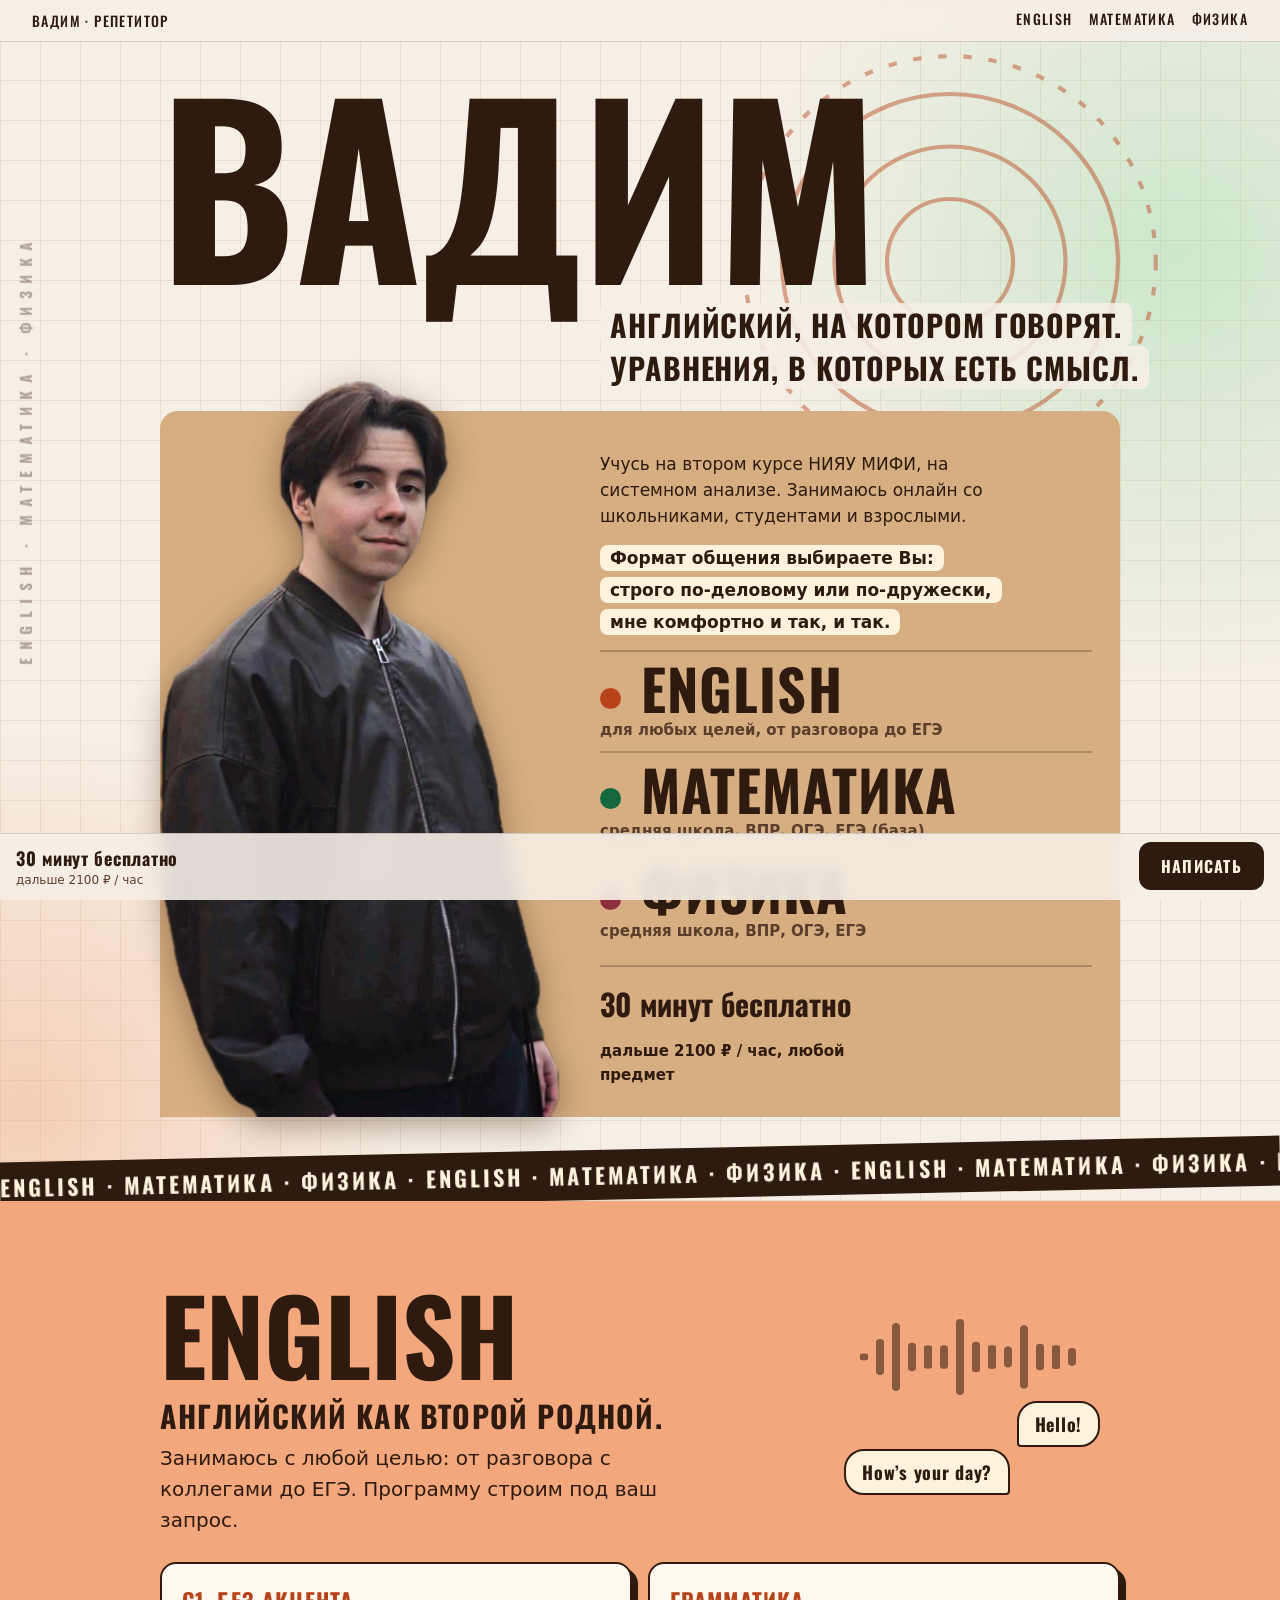
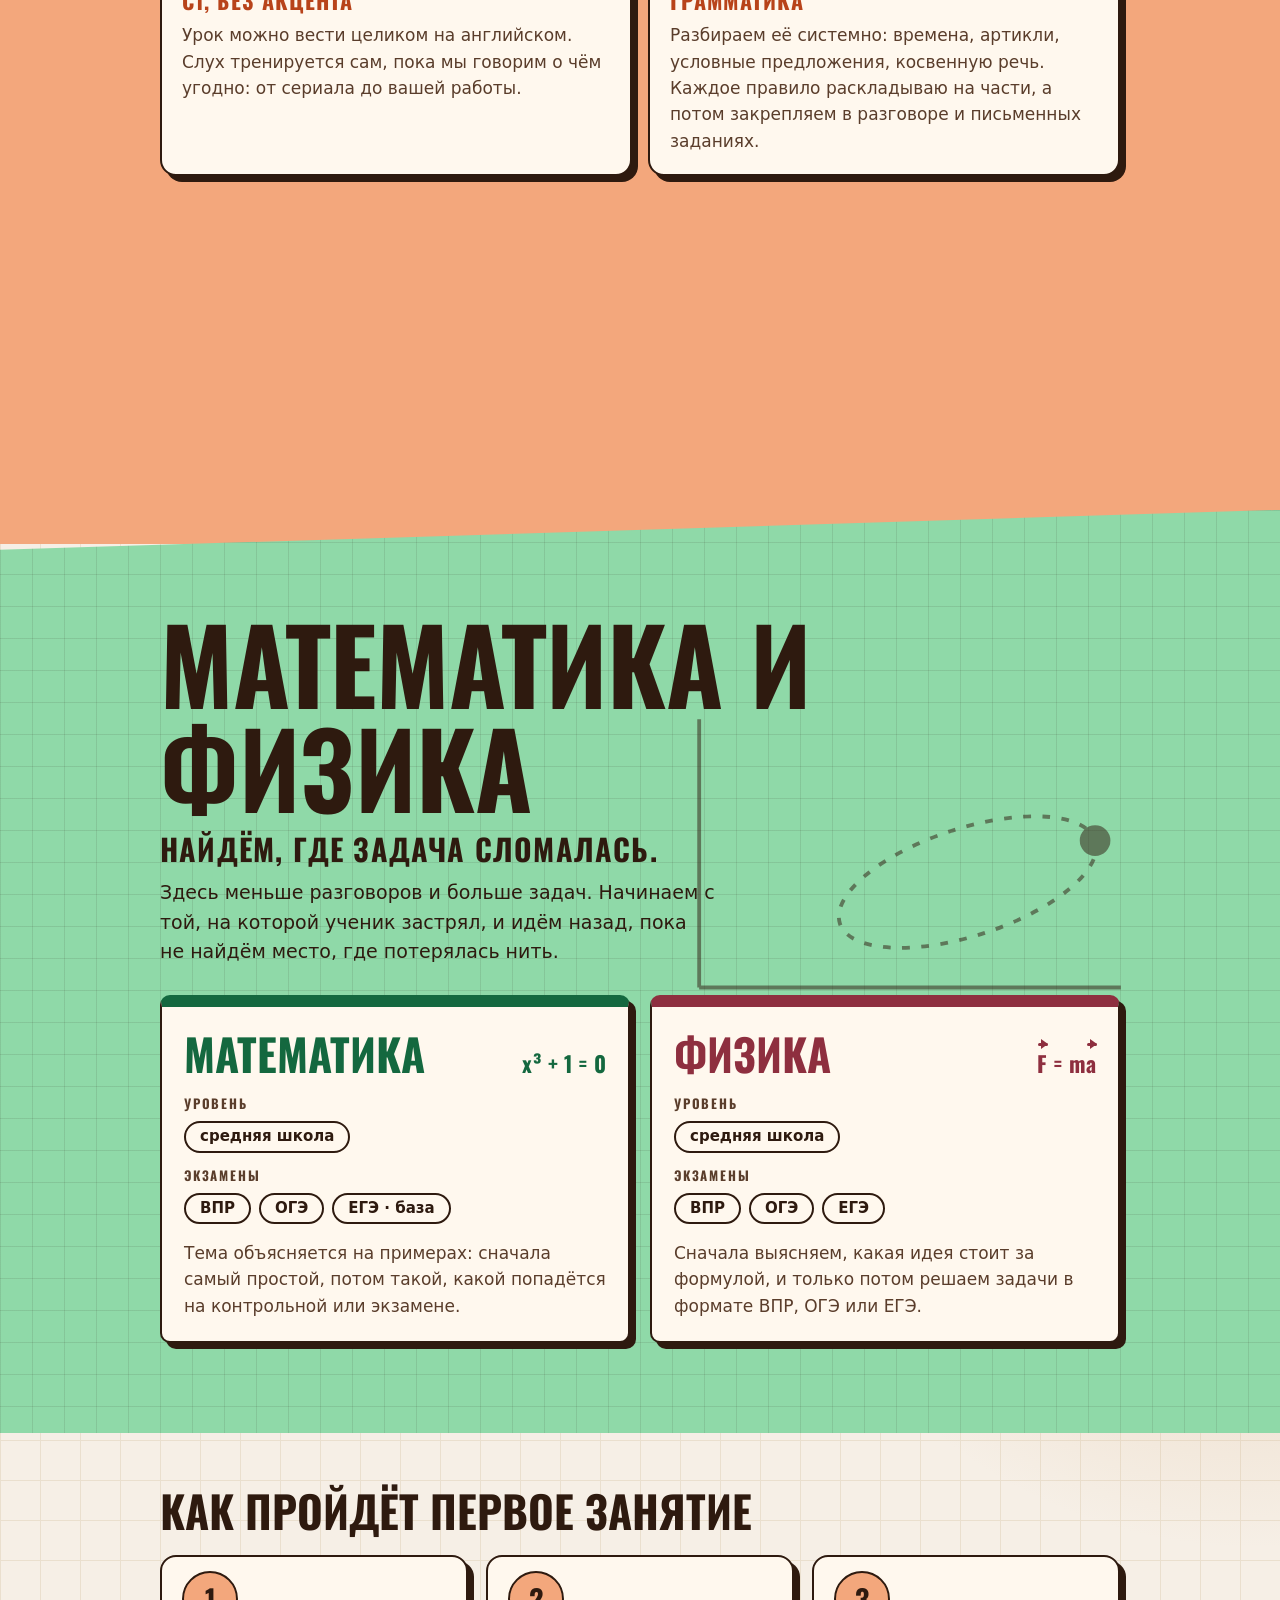
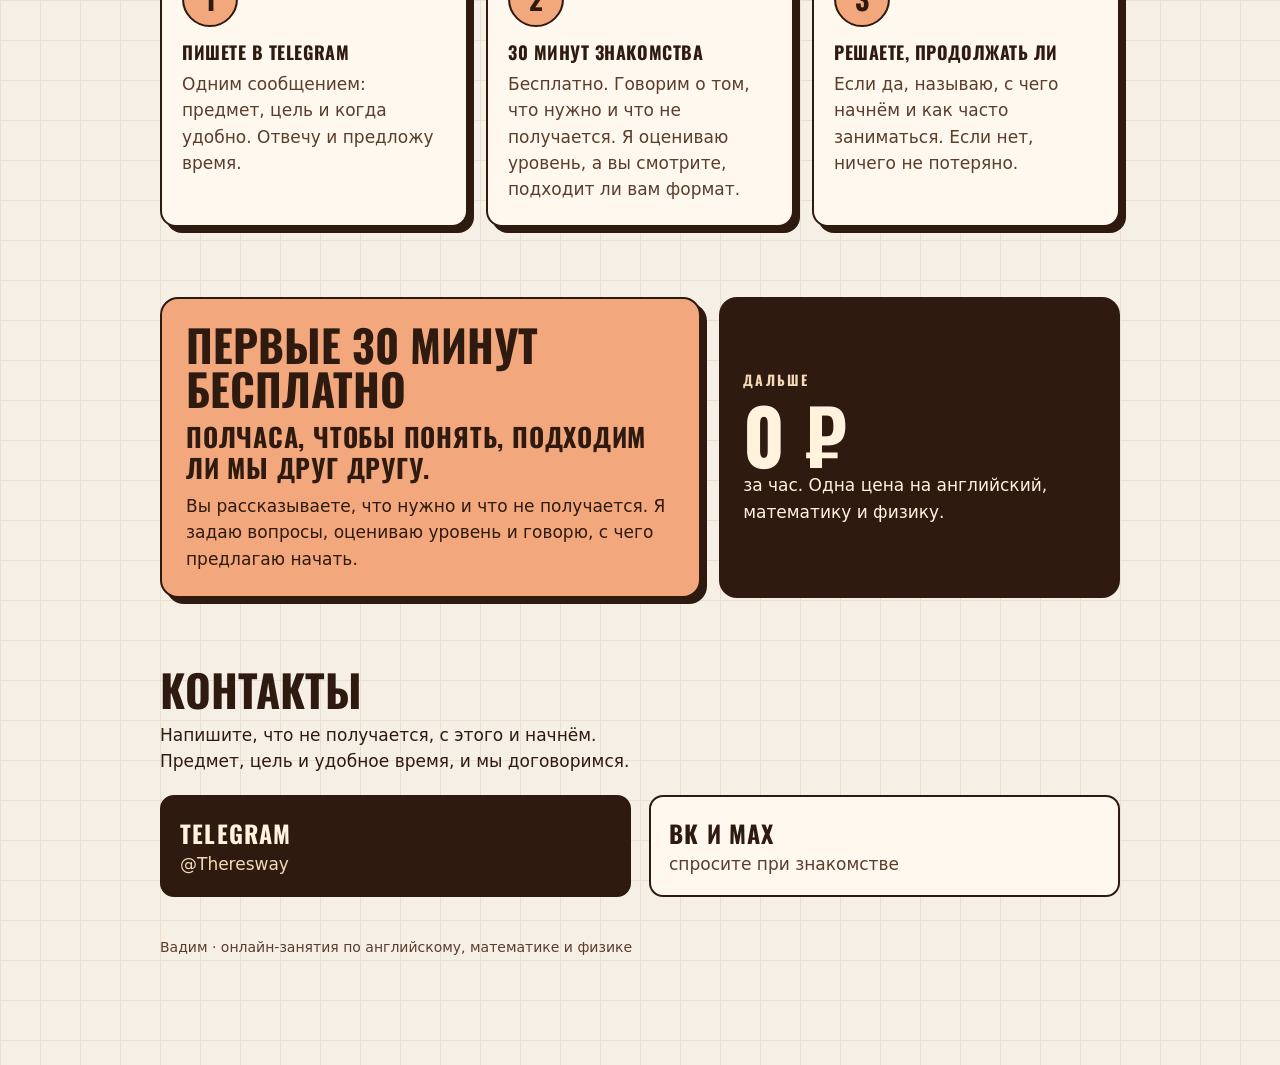
==== index.html @ 1e4911dd "картинка и описание" ====
<!DOCTYPE html>
<html lang="ru"><head><meta charset="utf-8">
<meta name="viewport" content="width=device-width, initial-scale=1, viewport-fit=cover">
<meta name="color-scheme" content="light"><meta name="theme-color" content="#f6efe6"><meta property="og:title" content="Вадим — учитель английского, репетитор физмата"><meta property="og:description" content="Простая зубрёжка вылетит сразу после экзамена. Мы же будем понимать, что мы учим."><meta property="og:type" content="website"><link rel="icon" href="data:image/svg+xml,%3Csvg xmlns=%27http://www.w3.org/2000/svg%27 viewBox=%270 0 100 100%27%3E%3Ctext y=%27.9em%27 font-size=%2790%27%3E%F0%9F%8E%93%3C/text%3E%3C/svg%3E"><meta property="og:image" content="https://pointav.github.io/Tutoring/og.jpg"><meta name="description" content="Репетитор Вадим: английский, математика и физика онлайн. Первые 30 минут бесплатно, дальше 2100 ₽ за час.">
<title>Вадим — английский, математика, физика</title>
<link href="https://fonts.googleapis.com/css2?family=Oswald:wght@500;700&display=swap" rel="stylesheet">
<style>
:root{--bg:#f6efe6;--grid:#eadfce;--ink:#2e1a0f;--ink2:#5a3d2b;--sand:#d6ae82;--coral:#f3a77c;--must:#8fd9a8;--card:#fff8ee;--ce:#b8431a;--cm:#14683f;--cp:#8e2f3f;color-scheme:light;
box-sizing:border-box;padding-top:env(safe-area-inset-top,0px);padding-bottom:env(safe-area-inset-bottom,0px)}
html{scroll-padding-top:calc(60px + env(safe-area-inset-top,0px));scroll-behavior:smooth}
*{box-sizing:border-box}
body{margin:0;padding:58px 0 86px;color:var(--ink);font:17px/1.55 system-ui,-apple-system,"Segoe UI",Roboto,Arial,sans-serif;overflow-x:hidden;background-color:var(--bg);
background-image:radial-gradient(620px 620px at 92% 6%,rgba(143,217,168,.4),transparent 70%),radial-gradient(540px 540px at 2% 26%,rgba(243,167,124,.45),transparent 70%),radial-gradient(720px 720px at 98% 62%,rgba(214,174,130,.5),transparent 70%),linear-gradient(var(--grid) 1px,transparent 1px),linear-gradient(90deg,var(--grid) 1px,transparent 1px);background-size:auto,auto,auto,40px 40px,40px 40px}
.w{max-width:1000px;margin:0 auto;padding:0 20px;position:relative}
h1,h2,h3,.f{font-family:Oswald,"Arial Narrow","DejaVu Sans Condensed",Impact,sans-serif;text-transform:uppercase;margin:0}
.bar{position:fixed;left:0;right:0;z-index:50;display:flex;align-items:center;justify-content:space-between;gap:12px;padding:8px 16px;background:rgba(246,239,230,.9);-webkit-backdrop-filter:blur(8px);backdrop-filter:blur(8px);transform:translateZ(0)}
.bar.t{top:0;padding-top:calc(8px + env(safe-area-inset-top,0px));border-bottom:1px solid rgba(46,26,15,.15);font:500 14px Oswald,"Arial Narrow",sans-serif;letter-spacing:.1em;text-transform:uppercase}
.bar.t nav{display:flex;gap:16px}.bar a{color:var(--ink);text-decoration:none}
.bar.b{bottom:0;padding-bottom:calc(10px + env(safe-area-inset-bottom,0px));border-top:1px solid rgba(46,26,15,.15)}
.bar.b span{font:700 18px Oswald,sans-serif;letter-spacing:.04em}.bar.b small{display:block;font:500 12px system-ui,sans-serif;color:var(--ink2);letter-spacing:0}
.btn{display:inline-block;background:var(--ink);color:#fff3de !important;text-decoration:none;font:700 16px Oswald,"Arial Narrow",sans-serif;letter-spacing:.08em;text-transform:uppercase;padding:12px 22px;border-radius:12px}
.name{font-size:clamp(70px,21vw,230px);line-height:.95;margin:14px 0 0;font-weight:700;position:relative}
.rings{position:absolute;right:-40px;top:-20px;width:min(420px,60%);opacity:.5;pointer-events:none}
.me{display:block;width:62%;max-width:300px;margin:14px 0 -64px 4px;filter:drop-shadow(0 8px 16px rgba(60,30,10,.4));position:relative;z-index:1}
.panel{background:var(--sand);border-radius:18px 18px 0 0;padding:72px 22px 28px;position:relative}
.panel>p{margin:0 0 12px;max-width:40ch;font-weight:500}
.subj a{display:block;text-decoration:none;color:var(--ink);padding:8px 0;border-top:2px solid rgba(46,26,15,.25)}
.subj b{display:block;font:700 clamp(32px,8vw,56px)/1 Oswald,"Arial Narrow",sans-serif;text-transform:uppercase;letter-spacing:.02em}
.subj b:before{content:"";display:inline-block;width:.38em;height:.38em;border-radius:50%;background:var(--d);margin-right:.35em;vertical-align:.08em}
.subj small{font-size:15px;color:var(--ink2);font-weight:600}
.panel .row2{display:flex;flex-wrap:wrap;align-items:center;gap:14px;margin-top:14px;padding-top:14px;border-top:2px solid rgba(46,26,15,.25)}
.panel .row2 b{font:700 30px Oswald,sans-serif}
.panel .row2 span{font-size:15px;font-weight:600;max-width:24ch}
.strip{overflow:hidden;white-space:nowrap;background:var(--ink);color:#fff3de;font:700 22px/1 Oswald,sans-serif;letter-spacing:.14em;text-transform:uppercase;padding:14px 0;margin-top:44px;transform:rotate(-1.2deg)}
.strip div{display:inline-block;will-change:transform}
h2{font-size:clamp(52px,12vw,104px);line-height:1}
h3{font-size:clamp(30px,6vw,44px);line-height:1}
.g{font:700 13px Oswald,"Arial Narrow",sans-serif;letter-spacing:.14em;text-transform:uppercase;color:var(--ink2);margin:0 0 8px}
.chips{display:flex;flex-wrap:wrap;gap:8px;margin-bottom:12px}
.chips span{background:var(--card);border:2px solid var(--ink);border-radius:999px;padding:2px 14px;font-weight:700;font-size:15px;color:var(--ink)}
.eng{background:var(--coral);margin-top:-10px;padding:80px 0 60px;position:relative;overflow:hidden}
.eng .lead{font-size:20px;max-width:40ch;margin:10px 0 26px;font-weight:500}
.wave{position:absolute;right:20px;top:36px;width:260px;opacity:.55}
.bub{display:none;position:absolute;background:#fff3de;border:2px solid var(--ink);border-radius:20px 20px 20px 4px;padding:8px 16px;font:700 18px Oswald,sans-serif;letter-spacing:.04em}
.row{display:grid;grid-template-columns:repeat(auto-fit,minmax(250px,1fr));gap:16px;margin-top:16px}
.card{background:var(--card);border-radius:16px;padding:20px;border:2px solid var(--ink);box-shadow:6px 6px 0 var(--ink);display:flex;flex-direction:column}
.card b{display:block;font:700 22px Oswald,"Arial Narrow",sans-serif;letter-spacing:.05em;text-transform:uppercase;color:var(--ce);margin-bottom:6px}
.card p{margin:0;color:var(--ink2);font-weight:500}.card p.n{margin-top:auto;padding-top:6px}
.tech{background:var(--must);padding:100px 0 90px;margin-top:-34px;clip-path:polygon(0 40px,100% 0,100% 100%,0 100%);position:relative;background-image:linear-gradient(rgba(46,26,15,.1) 1px,transparent 1px),linear-gradient(90deg,rgba(46,26,15,.1) 1px,transparent 1px);background-size:32px 32px}
.graph{position:absolute;right:0;top:90px;width:min(460px,70%);opacity:.5}
.intro{max-width:46ch;font-size:19px;margin:12px 0 28px;font-weight:500}
.two{position:relative;z-index:1;display:grid;grid-template-columns:repeat(auto-fit,minmax(280px,1fr));gap:20px}
.sub{display:flex;flex-direction:column;background:var(--card);border:2px solid var(--ink);border-radius:10px;padding:22px;box-shadow:6px 6px 0 var(--ink);border-top:12px solid var(--c)}
.sub.m{--c:#14683f}.sub.p{--c:#8e2f3f}
.sub .hd{display:flex;justify-content:space-between;align-items:baseline;gap:10px;margin-bottom:14px}
.sub h3{color:var(--c)}.sub .f2{font:700 22px Oswald,monospace;color:var(--c)}
.sub p{margin:auto 0 0;padding-top:4px;color:var(--ink2);font-weight:500}
.price{padding:60px 0 20px}
.pbox,.tiles{display:grid;grid-template-columns:repeat(auto-fit,minmax(260px,1fr));gap:18px}
.pnum{background:var(--ink);color:#fff3de;border-radius:18px;padding:24px;display:flex;flex-direction:column;justify-content:center}
.pnum b{font:700 clamp(50px,11vw,76px)/1 Oswald,sans-serif}
.first{background:var(--sand);border-radius:18px;padding:24px}
.first h3{font-size:clamp(26px,5vw,34px);margin-bottom:10px}.first p{margin:0;font-weight:500}
.contact{padding:50px 0 30px}
.contact>p{max-width:48ch;margin:10px 0 20px;font-weight:500}
.tile{background:var(--card);border:2px solid var(--ink);border-radius:14px;padding:18px;text-decoration:none;color:var(--ink)}
.tile b{display:block;font:700 24px Oswald,sans-serif;letter-spacing:.05em;text-transform:uppercase}
.tile span{color:var(--ink2);font-weight:500}.tile.on{background:var(--ink);color:#fff3de}.tile.on span{color:#f3d9b5}
footer{padding:10px 0 20px;color:var(--ink2);font-size:14px}
.side{display:none}@media(max-width:759px){.wave{width:130px;top:20px;opacity:.3}.graph{width:42%;top:60px;opacity:.22}}
.js .rv{opacity:0;transform:translateY(18px);transition:opacity .6s,transform .6s}.js .rv.in{opacity:1;transform:none}
@media(min-width:900px){.hero{position:relative}.me{position:absolute;left:0;bottom:0;width:400px;max-width:none;margin:0}.panel{padding:40px 28px 30px 440px}.slog.top{margin:12px 0 20px 440px;max-width:540px}.pbox{grid-template-columns:1.35fr 1fr}.bub{display:block}.bar.t{padding-left:32px;padding-right:32px}}
@media(min-width:1180px){.side{display:block;position:fixed;left:14px;top:50%;transform:rotate(-90deg) translateX(-50%);transform-origin:left top;font:700 15px Oswald,sans-serif;letter-spacing:.5em;text-transform:uppercase;color:rgba(46,26,15,.35);white-space:nowrap;z-index:1}}
.slog.top{margin:14px 0 6px}
.slog{font:700 clamp(24px,4.2vw,36px)/1.1 Oswald,"Arial Narrow",sans-serif;text-transform:uppercase;letter-spacing:.03em;margin:0 0 12px}
mark{background:#fff3de;color:var(--ink);padding:3px 10px;border-radius:8px;-webkit-box-decoration-break:clone;box-decoration-break:clone;font-weight:600}
.panel>p.fmt{margin:0 0 12px;line-height:1.9}
.slog2{font:700 clamp(22px,4vw,30px)/1.15 Oswald,"Arial Narrow",sans-serif;text-transform:uppercase;letter-spacing:.04em;margin:14px 0 4px}
.free{background:var(--coral);border:2px solid var(--ink);box-shadow:6px 6px 0 var(--ink);border-radius:18px;padding:24px}
.free h3{margin-bottom:10px}.free .big{font:700 clamp(20px,3.6vw,26px)/1.2 Oswald,sans-serif;text-transform:uppercase;letter-spacing:.03em;margin:0 0 10px}.free p{margin:0;font-weight:500}
.pnum small{font:700 14px Oswald,sans-serif;letter-spacing:.16em;text-transform:uppercase;color:#f3d9b5;margin-bottom:6px}
.prog{position:fixed;left:0;top:0;height:3px;width:100%;background:var(--ce);transform-origin:0 50%;transform:scaleX(0);z-index:60;pointer-events:none;will-change:transform}
.bar.t nav a{padding-bottom:2px;border-bottom:2px solid transparent}.bar.t nav a.on{border-color:var(--ce)}
.rings{transform-origin:50% 50%}.wave rect{transform-box:fill-box;transform-origin:center}
@media(min-width:900px){.slog.top{margin:12px 0 22px 440px;max-width:540px}}.stripw{overflow:hidden;padding:12px 0}.stripw .strip{margin-top:20px}
.strip div{animation:run 40s linear infinite}.strip span{display:inline-block}
@keyframes run{to{transform:translateX(-50%)}}
@media(prefers-reduced-motion:reduce){.strip div{animation:none}}
html{overflow-x:hidden}.bar.t a{white-space:nowrap}.bar.b>div{min-width:0}.bar.b span{white-space:nowrap}
@media(max-width:480px){.bar.t{font-size:12px;padding-left:12px;padding-right:12px}.bar.t nav{gap:10px}.bar.b span{font-size:16px}.bar.b small{font-size:11px}.bar .btn{padding:10px 16px;font-size:15px}}
.rings{width:min(420px,60%);top:-20px;right:-40px;opacity:.45}
.slog{position:relative;z-index:1}
.vec{font-style:normal;position:relative;display:inline-block}.vec:before{content:"";position:absolute;left:6%;right:-6%;top:-.2em;height:.15em;background:currentColor;border-radius:2px}.vec:after{content:"";position:absolute;right:-14%;top:-.36em;border-left:.36em solid currentColor;border-top:.23em solid transparent;border-bottom:.23em solid transparent}
.f2{padding-top:.85em}
.f2{white-space:nowrap}@media(max-width:480px){.sub .hd{flex-wrap:wrap}.f2{font-size:19px}}.slog.top span{background:rgba(246,239,230,.86);padding:2px 10px;border-radius:8px;-webkit-box-decoration-break:clone;box-decoration-break:clone;line-height:1.3}
.stepsec{padding:56px 0 10px}
.steps{position:relative;display:grid;grid-template-columns:repeat(3,1fr);gap:18px;margin-top:22px;--q:1}
.stline{position:absolute;left:8%;right:8%;top:34px;height:4px;background:repeating-linear-gradient(90deg,var(--ink) 0 10px,transparent 10px 18px);transform-origin:left;transform:scaleX(var(--q));z-index:0}
.step{position:relative;z-index:1;background:var(--card);border:2px solid var(--ink);border-radius:16px;padding:18px 20px 22px;box-shadow:6px 6px 0 var(--ink)}
.step i{font-style:normal;display:flex;align-items:center;justify-content:center;width:56px;height:56px;border-radius:50%;background:var(--coral);border:2px solid var(--ink);font:700 28px Oswald,sans-serif;margin:-4px 0 12px}
.step b{display:block;font:700 22px Oswald,"Arial Narrow",sans-serif;text-transform:uppercase;letter-spacing:.04em;margin-bottom:6px}
.step p{margin:0;color:var(--ink2);font-weight:500}
@media(max-width:899px){.steps{grid-template-columns:1fr}.stline{left:30px;right:auto;top:30px;bottom:30px;width:4px;height:auto;background:repeating-linear-gradient(180deg,var(--ink) 0 10px,transparent 10px 18px);transform-origin:top;transform:scaleY(var(--q))}}
.fmt mark{white-space:nowrap;font-size:clamp(10px,3.1vw,17px)}.slog.top{font-size:clamp(12px,3.5vw,30px)}.slog.top span{white-space:nowrap;display:inline-block}.step b{font-size:18px;white-space:nowrap;letter-spacing:.03em}
@media(min-width:560px){.bar.t nav .s{display:none}.bar.t nav .l{display:inline}}
.name{isolation:isolate}.rings{z-index:-1}
.tech .w>h2,.tech .intro,.tech .slog2,.eng .w>h2,.eng .slog2,.eng .lead,.row{position:relative;z-index:1}
.bub{z-index:0}
a:focus-visible,.btn:focus-visible{outline:3px solid var(--ce);outline-offset:3px}
.btn{transition:transform .15s}.btn:hover{transform:translateY(-2px)}
.tile{transition:transform .15s,box-shadow .15s}a.tile:hover{transform:translateY(-3px)}
.sub .hd{flex-wrap:wrap}.f2{font-size:19px}.bar.t nav .l{display:none}@media(min-width:560px){.bar.t nav .s{display:none}.bar.t nav .l{display:inline}}.tech h2{font-size:clamp(34px,10.5vw,104px)}@media(max-width:400px){.rp{display:none}}.sr{position:absolute;width:1px;height:1px;overflow:hidden;clip:rect(0 0 0 0);white-space:nowrap}@media(min-width:900px){.slog.top{font-size:clamp(20px,2.4vw,30px)}}@media(min-width:900px) and (max-width:1100px){.step b{font-size:15px}}@media(max-width:360px){.step b{font-size:15px}}@media(min-width:900px){.slog.top{font-size:1.8vw}}@media(min-width:1200px){.slog.top{font-size:clamp(22px,2.4vw,30px)}}</style></head><body>
<div class="prog"></div><div class="bar t"><a href="#top">Вадим<span class="rp"> · репетитор</span></a><nav><a href="#eng">English</a><a href="#math"><span class="s">Матем.</span><span class="l">Математика</span></a><a href="#phys">Физика</a></nav></div>
<div class="side">English · Математика · Физика</div>
<div class="w" id="top">
<h1 class="name"><svg class="rings" viewBox="0 0 200 200" fill="none" stroke="#b8431a" stroke-width="2"><circle cx="100" cy="100" r="30"/><circle cx="100" cy="100" r="55"/><circle cx="100" cy="100" r="80"/><circle cx="100" cy="100" r="98" stroke-dasharray="4 8"/></svg>Вадим<span class="sr"> — репетитор по английскому, математике и физике</span></h1>
<h2 class="slog top"><span>Английский, на котором говорят.</span><br><span>Уравнения, в которых есть смысл.</span></h2>
<div class="hero">
<img class="me" alt="Вадим" src="[data-uri]">
<div class="panel">
<p>Учусь на втором курсе НИЯУ МИФИ, на системном анализе. Занимаюсь онлайн со школьниками, студентами и взрослыми.</p><p class="fmt"><mark>Формат общения выбираете Вы:</mark><br><mark>строго по‑деловому или по‑дружески,</mark><br><mark>мне комфортно и так, и так.</mark></p>
<div class="subj">
<a href="#eng" style="--d:var(--ce)"><b>English</b><small>для любых целей, от разговора до ЕГЭ</small></a>
<a href="#math" style="--d:var(--cm)"><b>Математика</b><small>средняя школа, ВПР, ОГЭ, ЕГЭ (база)</small></a>
<a href="#phys" style="--d:var(--cp)"><b>Физика</b><small>средняя школа, ВПР, ОГЭ, ЕГЭ</small></a></div>
<div class="row2"><b>30 минут бесплатно</b><span>дальше 2100 ₽ / час, любой предмет</span></div>
</div></div></div>

<div class="stripw"><div class="strip"><div><span>English · Математика · Физика · English · Математика · Физика · English · Математика · Физика · English · Математика · Физика · English · Математика · Физика · English · Математика · Физика ·&nbsp;</span></div></div></div>

<section class="eng" id="eng"><div class="w">
<svg class="wave" viewBox="0 0 260 80" fill="#2e1a0f"><rect x="0" y="30" width="8" height="20" rx="4"/><rect x="16" y="18" width="8" height="44" rx="4"/><rect x="32" y="6" width="8" height="68" rx="4"/><rect x="48" y="22" width="8" height="36" rx="4"/><rect x="64" y="10" width="8" height="60" rx="4"/><rect x="80" y="26" width="8" height="28" rx="4"/><rect x="96" y="2" width="8" height="76" rx="4"/><rect x="112" y="20" width="8" height="40" rx="4"/><rect x="128" y="12" width="8" height="56" rx="4"/><rect x="144" y="28" width="8" height="24" rx="4"/><rect x="160" y="8" width="8" height="64" rx="4"/><rect x="176" y="22" width="8" height="36" rx="4"/><rect x="192" y="14" width="8" height="52" rx="4"/><rect x="208" y="30" width="8" height="20" rx="4"/></svg>
<span class="bub" style="right:40px;top:120px">Hello!</span><span class="bub" style="right:130px;top:168px;border-radius:20px 20px 4px 20px">How’s your day?</span>
<h2>English</h2>
<p class="slog2">Английский как второй родной.</p><p class="lead">Занимаюсь с любой целью: от разговора с коллегами до ЕГЭ. Программу строим под ваш запрос.</p>
<div class="row">
<div class="card rv"><b>C1, без акцента</b><p>Урок можно вести целиком на английском. Слух тренируется сам, пока мы говорим о чём угодно: от сериала до вашей работы.</p></div>
<div class="card rv"><b>Грамматика</b><p>Разбираем её системно: времена, артикли, условные предложения, косвенную речь. Каждое правило раскладываю на части, а потом закрепляем в разговоре и письменных заданиях.</p></div>
</div>
<div class="row">
<div class="card rv"><div class="g">Зачем вам английский</div><div class="chips"><span>разговор</span><span>знакомства</span><span>учёба</span><span>поездки</span><span>книги</span><span>фильмы</span><span>игры</span></div><p class="n">Темы и лексику подбираю под вашу ситуацию.</p></div>
<div class="card rv"><div class="g">Экзамены</div><div class="chips"><span>ВПР</span><span>ОГЭ</span><span>ЕГЭ</span></div><p class="n">Идём по заданиям формата и смотрим, на каких местах уходят баллы.</p></div>
<div class="card rv"><div class="g">Что прокачиваем</div><div class="chips"><span>произношение</span><span>грамматика</span><span>слух</span></div><p class="n">Все три направления идут вместе, пропорции выбираем под вашу задачу.</p></div>
</div></div></section>

<section class="tech"><div class="w">
<svg class="graph" viewBox="0 0 240 160" fill="none" stroke="#2e1a0f" stroke-width="2"><path d="M10 150V10M10 150H230"/><path class="par" d="M20 20Q100 260 220 20"/><ellipse cx="150" cy="95" rx="70" ry="28" stroke-dasharray="4 6" transform="rotate(-18 150 95)"/><circle class="dot" cx="212" cy="76" r="7" fill="#2e1a0f"/></svg>
<h2>Математика и физика</h2>
<p class="slog2">Найдём, где задача сломалась.</p><p class="intro">Здесь меньше разговоров и больше задач. Начинаем с той, на которой ученик застрял, и идём назад, пока не найдём место, где потерялась нить.</p>
<div class="two">
<div class="sub m rv" id="math"><div class="hd"><h3>Математика</h3><span class="f2">x³ + 1 = 0</span></div>
<div class="g">Уровень</div><div class="chips"><span>средняя школа</span></div>
<div class="g">Экзамены</div><div class="chips"><span>ВПР</span><span>ОГЭ</span><span>ЕГЭ · база</span></div>
<p>Тема объясняется на примерах: сначала самый простой, потом такой, какой попадётся на контрольной или экзамене.</p></div>
<div class="sub p rv" id="phys"><div class="hd"><h3>Физика</h3><span class="f2"><i class="vec">F</i> = m<i class="vec">a</i></span></div>
<div class="g">Уровень</div><div class="chips"><span>средняя школа</span></div>
<div class="g">Экзамены</div><div class="chips"><span>ВПР</span><span>ОГЭ</span><span>ЕГЭ</span></div>
<p>Сначала выясняем, какая идея стоит за формулой, и только потом решаем задачи в формате ВПР, ОГЭ или ЕГЭ.</p></div>
</div></div></section>

<div class="w">
<section class="stepsec" id="steps"><h3>Как пройдёт первое занятие</h3>
<div class="steps">
<div class="step rv"><i>1</i><b>Пишете в Telegram</b><p>Одним сообщением: предмет, цель и когда удобно. Отвечу и предложу время.</p></div>
<div class="step rv"><i>2</i><b>30 минут знакомства</b><p>Бесплатно. Говорим о том, что нужно и что не получается. Я оцениваю уровень, а вы смотрите, подходит ли вам формат.</p></div>
<div class="step rv"><i>3</i><b>Решаете, продолжать ли</b><p>Если да, называю, с чего начнём и как часто заниматься. Если нет, ничего не потеряно.</p></div>
</div></section>
<section class="price"><div class="pbox">
<div class="free rv"><h3>Первые 30 минут бесплатно</h3><p class="big">Полчаса, чтобы понять, подходим ли мы друг другу.</p><p>Вы рассказываете, что нужно и что не получается. Я задаю вопросы, оцениваю уровень и говорю, с чего предлагаю начать.</p></div>
<div class="pnum"><small>Дальше</small><b>2100 ₽</b><span>за час. Одна цена на английский, математику и физику.</span></div>
</div></section>
<section class="contact" id="contact"><h3>Контакты</h3>
<p>Напишите, что не получается, с этого и начнём. Предмет, цель и удобное время, и мы договоримся.</p>
<div class="tiles"><a class="tile on" href="https://t.me/Theresway"><b>Telegram</b><span>@Theresway</span></a><div class="tile"><b>ВК и MAX</b><span>спросите при знакомстве</span></div></div></section>
<footer>Вадим · онлайн-занятия по английскому, математике и физике</footer>
</div>
<div class="bar b"><div><span>30 минут бесплатно</span><small>дальше 2100 ₽ / час</small></div><a class="btn" href="https://t.me/Theresway">Написать</a></div>
<script>
(function(){var D=document,E=D.documentElement;function $(q){return[].slice.call(D.querySelectorAll(q))}
try{var io=new IntersectionObserver(function(e){e.forEach(function(x){if(x.isIntersecting){x.target.classList.add('in');io.unobserve(x.target)}})},{threshold:.12});E.classList.add('js');$('.rv').forEach(function(n){io.observe(n)})}catch(e){}
try{var pn=D.querySelector('.pnum b'),done=0,pio=new IntersectionObserver(function(e){if(e[0].isIntersecting&&!done){done=1;var t0=performance.now();(function f(t){var k=Math.min(1,(t-t0)/900);pn.textContent=Math.round(2100*(1-Math.pow(1-k,3)))+' ₽';if(k<1)requestAnimationFrame(f)})(t0)}},{threshold:.5});pio.observe(pn);if(!matchMedia('(prefers-reduced-motion:reduce)').matches)pn.textContent='0 ₽'}catch(e){}
try{var links=$('.bar.t nav a'),so=new IntersectionObserver(function(e){e.forEach(function(x){{links.forEach(function(a){if(a.getAttribute('href')==='#'+x.target.id)a.classList.toggle('on',x.isIntersecting)})}})},{rootMargin:'-40% 0px -55% 0px'});['eng','math','phys'].forEach(function(i){so.observe(D.getElementById(i))})}catch(e){}
if(matchMedia('(prefers-reduced-motion:reduce)').matches)return;
var pg=D.querySelector('.prog'),rg=D.querySelector('.rings'),sp=D.querySelector('.strip span'),bars=$('.wave rect'),par=D.querySelector('.graph .par'),dot=D.querySelector('.graph .dot'),tech=D.querySelector('.tech'),bubs=$('.bub'),L=par.getTotalLength(),tk=0;par.style.strokeDasharray=L;
function up(){tk=0;var sg=D.querySelector(".steps"),sr=sg.getBoundingClientRect();sg.style.setProperty("--q",Math.max(0,Math.min(1,(innerHeight*.85-sr.top)/sr.height)));var y=scrollY,mx=E.scrollHeight-innerHeight;pg.style.transform='scaleX('+(mx>0?Math.min(1,y/mx):0)+')';
rg.style.transform='rotate('+y*.1+'deg)';sp.style.transform='translateX('+(-y*.35)+'px)';
bars.forEach(function(r,i){r.style.transform='scaleY('+(.35+.65*Math.abs(Math.sin(y*.012+i*.8)))+')'});
var r=tech.getBoundingClientRect(),q=Math.max(0,Math.min(1,(innerHeight-r.top)/(r.height+innerHeight*.5))),a=q*Math.PI*4,ex=70*Math.cos(a),ey=28*Math.sin(a);
par.style.strokeDashoffset=L*(1-q);dot.setAttribute('cx',150+ex*.951+ey*.309);dot.setAttribute('cy',95-ex*.309+ey*.951);
bubs.forEach(function(b,i){b.style.transform='translateY('+(-y*(.03+i*.02))+'px)'})}
addEventListener('scroll',function(){if(!tk){tk=1;requestAnimationFrame(up)}},{passive:true});addEventListener('resize',up);up();
})();
</script>
</body></html>
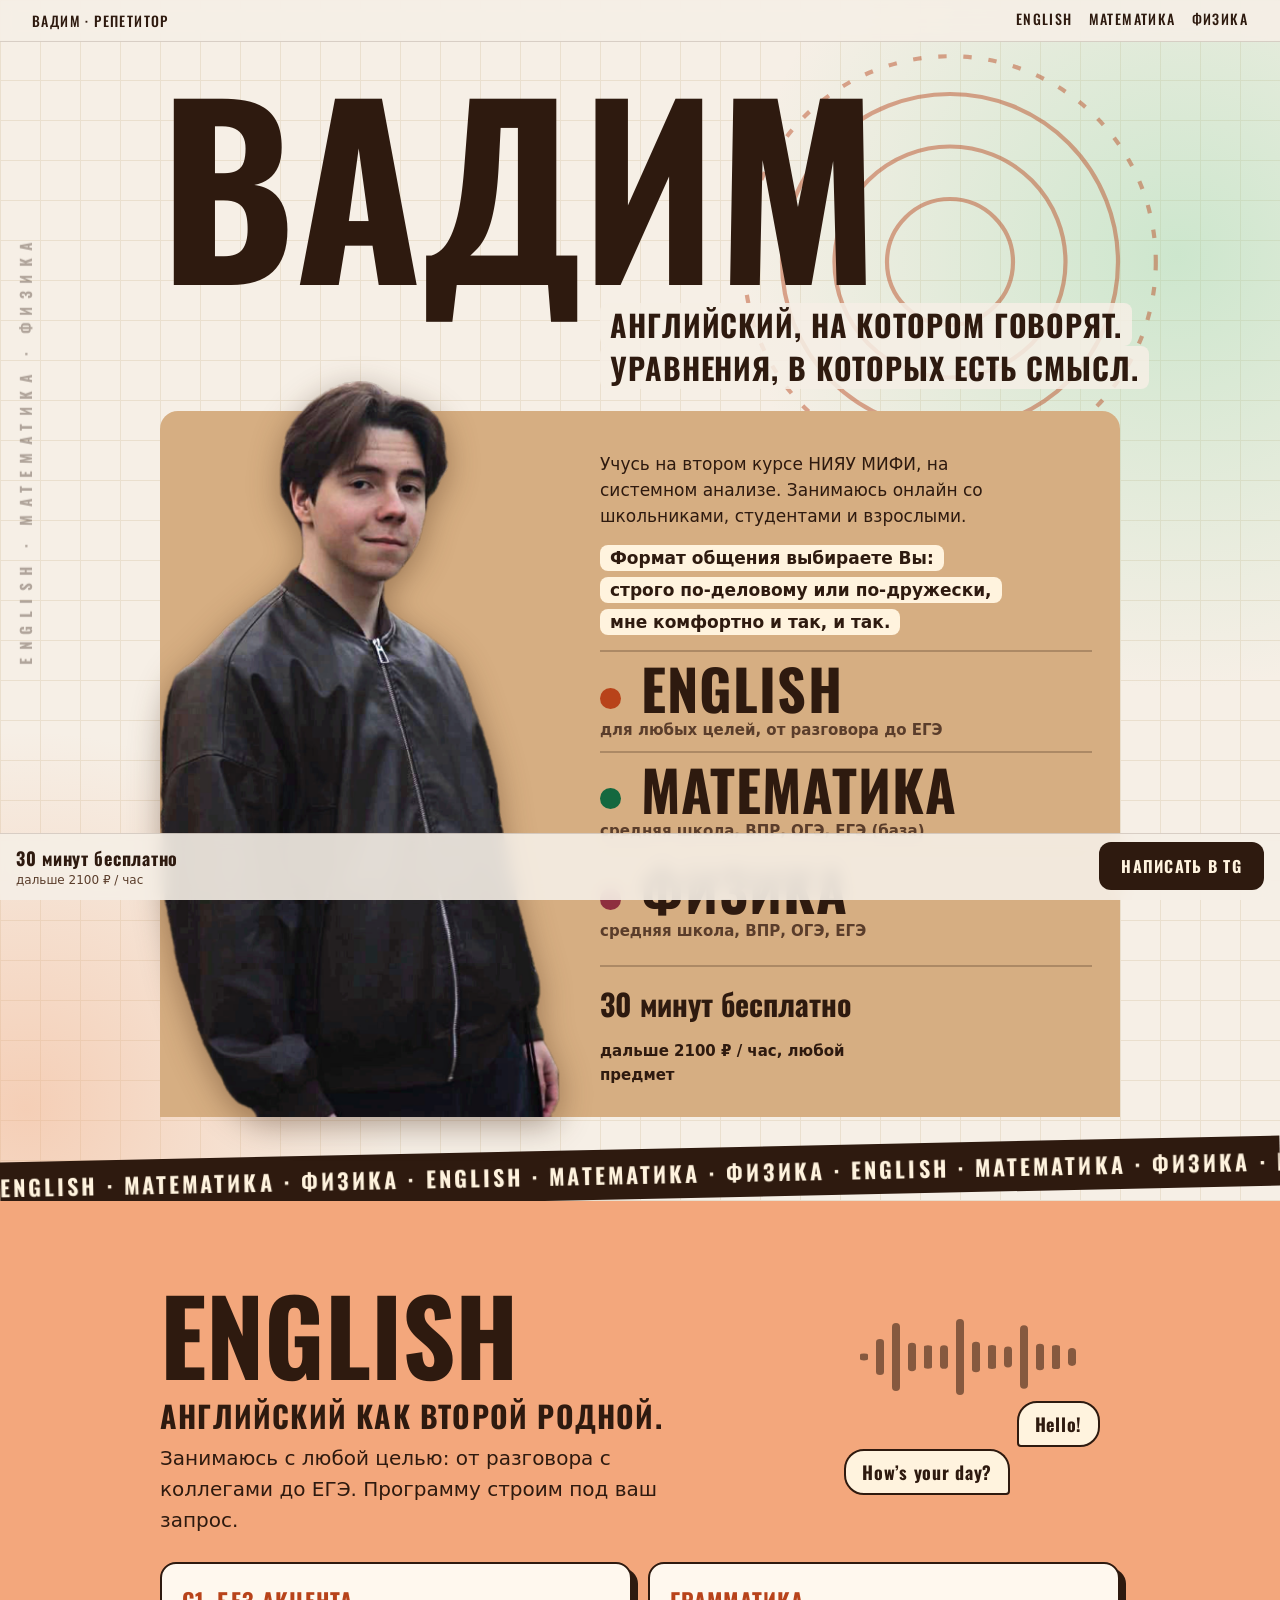
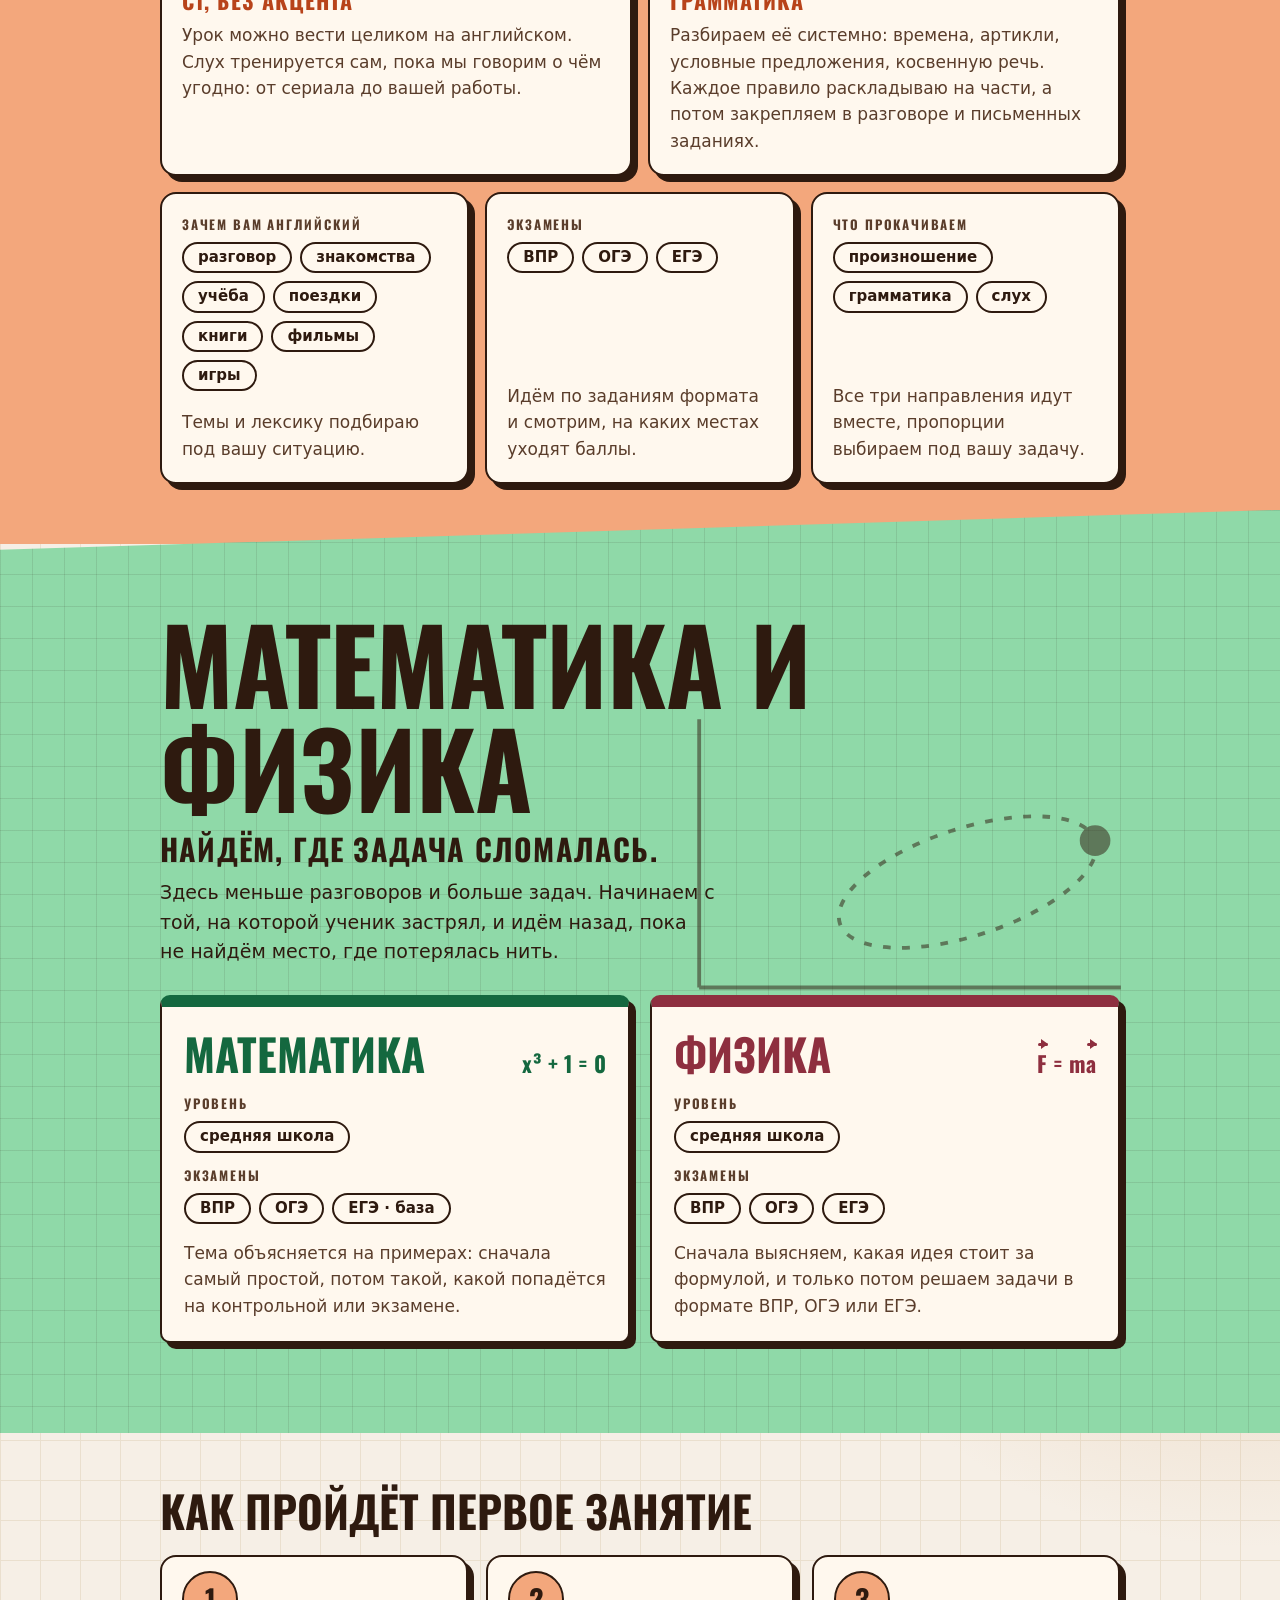
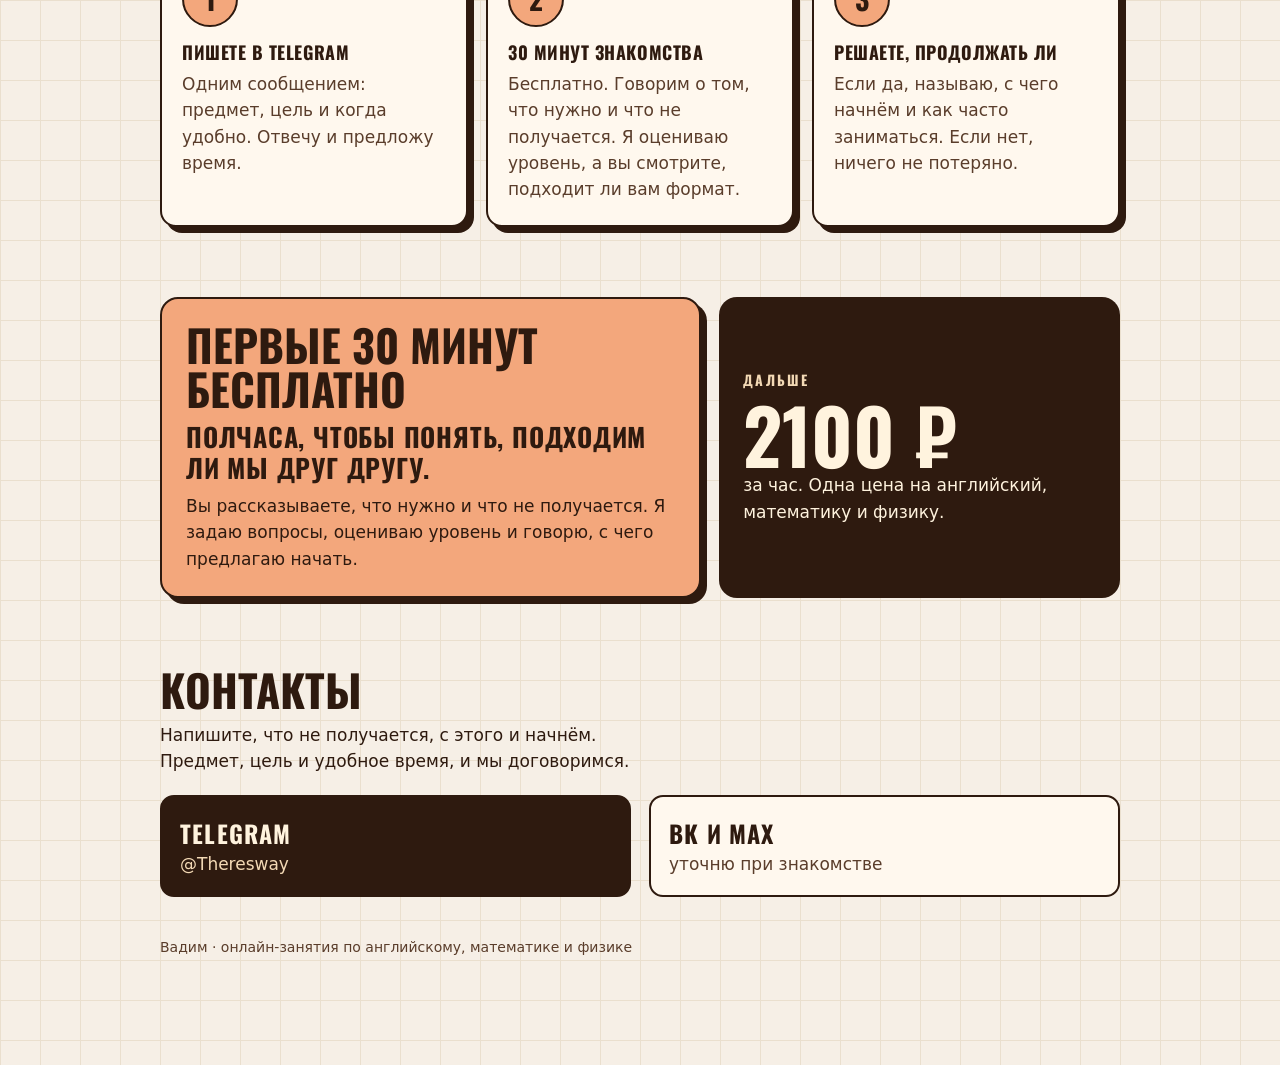
==== commit 905378f8: "tg" ====
--- a/index.html
+++ b/index.html
@@ -171,10 +171,10 @@
 </div></section>
 <section class="contact" id="contact"><h3>Контакты</h3>
 <p>Напишите, что не получается, с этого и начнём. Предмет, цель и удобное время, и мы договоримся.</p>
-<div class="tiles"><a class="tile on" href="https://t.me/Theresway"><b>Telegram</b><span>@Theresway</span></a><div class="tile"><b>ВК и MAX</b><span>спросите при знакомстве</span></div></div></section>
+<div class="tiles"><a class="tile on" href="https://t.me/Theresway"><b>Telegram</b><span>@Theresway</span></a><div class="tile"><b>ВК и MAX</b><span>уточню при знакомстве</span></div></div></section>
 <footer>Вадим · онлайн-занятия по английскому, математике и физике</footer>
 </div>
-<div class="bar b"><div><span>30 минут бесплатно</span><small>дальше 2100 ₽ / час</small></div><a class="btn" href="https://t.me/Theresway">Написать</a></div>
+<div class="bar b"><div><span>30 минут бесплатно</span><small>дальше 2100 ₽ / час</small></div><a class="btn" href="https://t.me/Theresway">Написать в tg</a></div>
 <script>
 (function(){var D=document,E=D.documentElement;function $(q){return[].slice.call(D.querySelectorAll(q))}
 try{var io=new IntersectionObserver(function(e){e.forEach(function(x){if(x.isIntersecting){x.target.classList.add('in');io.unobserve(x.target)}})},{threshold:.12});E.classList.add('js');$('.rv').forEach(function(n){io.observe(n)})}catch(e){}
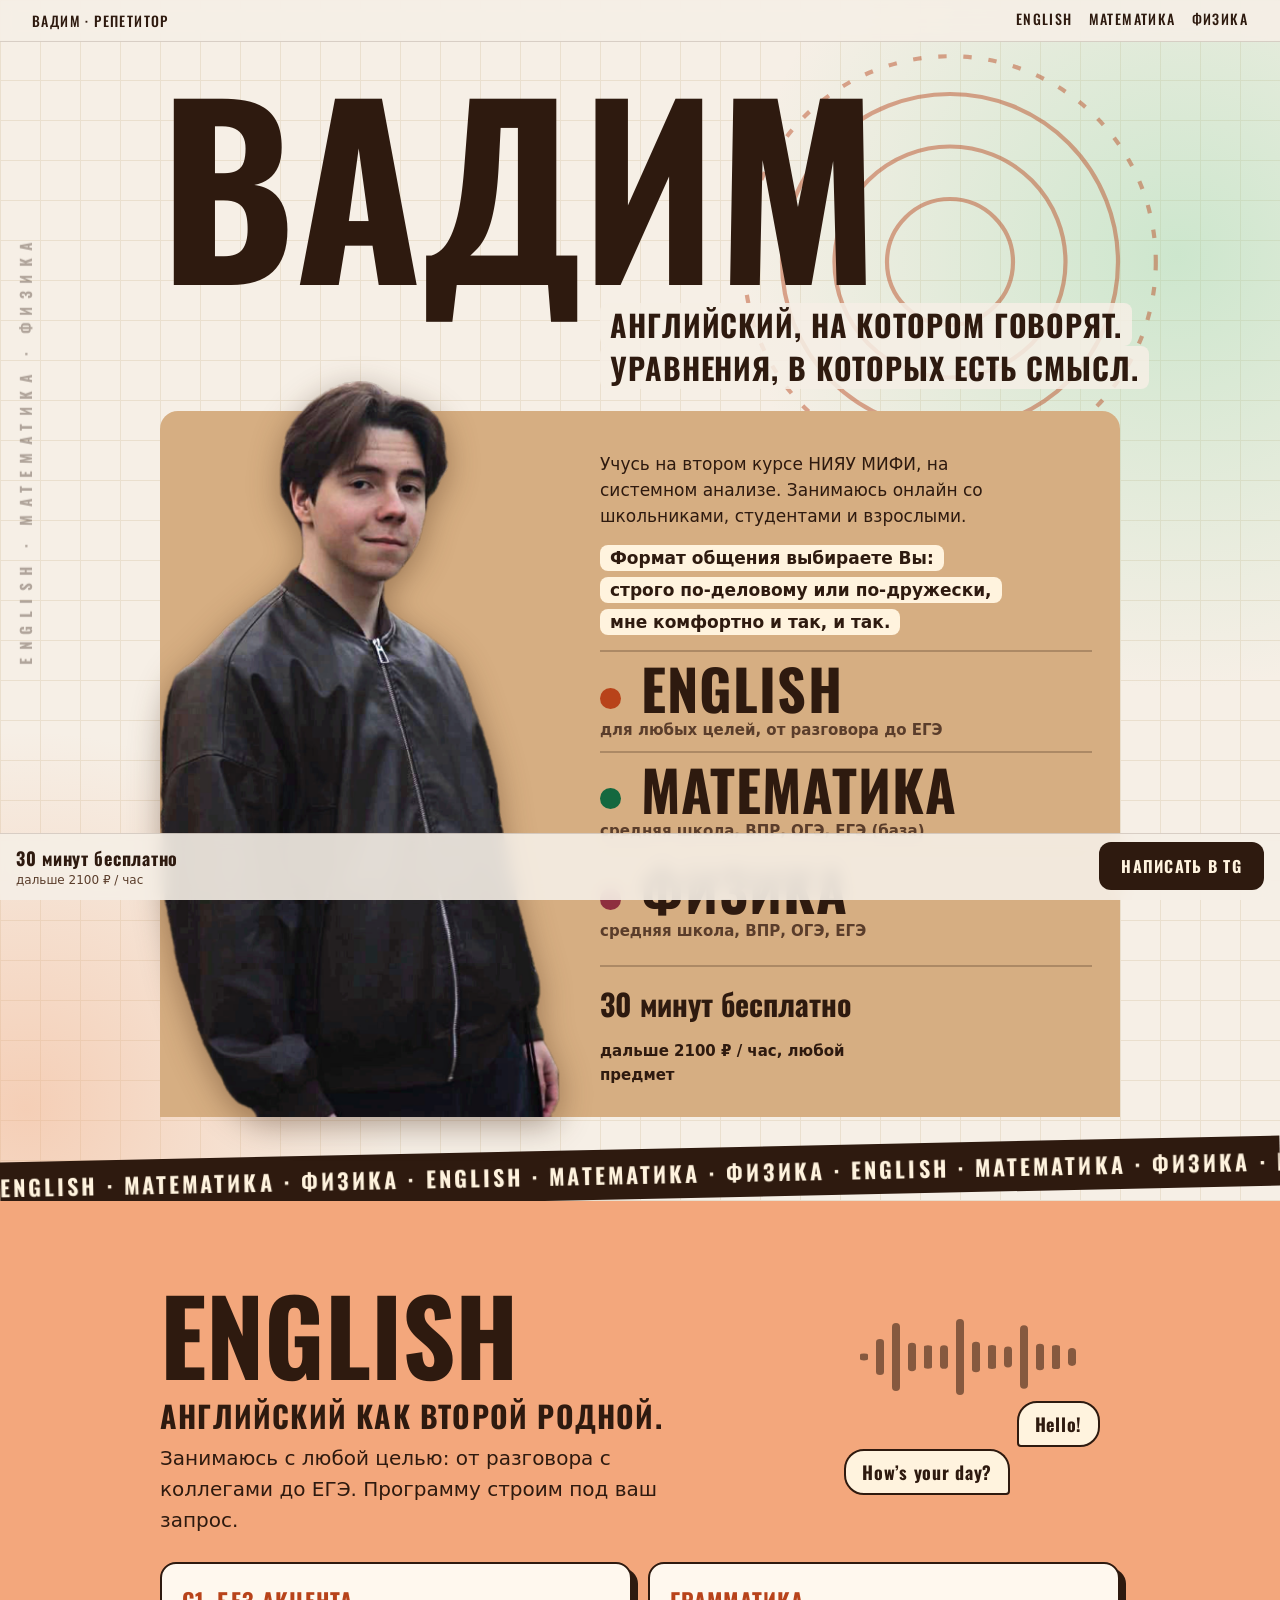
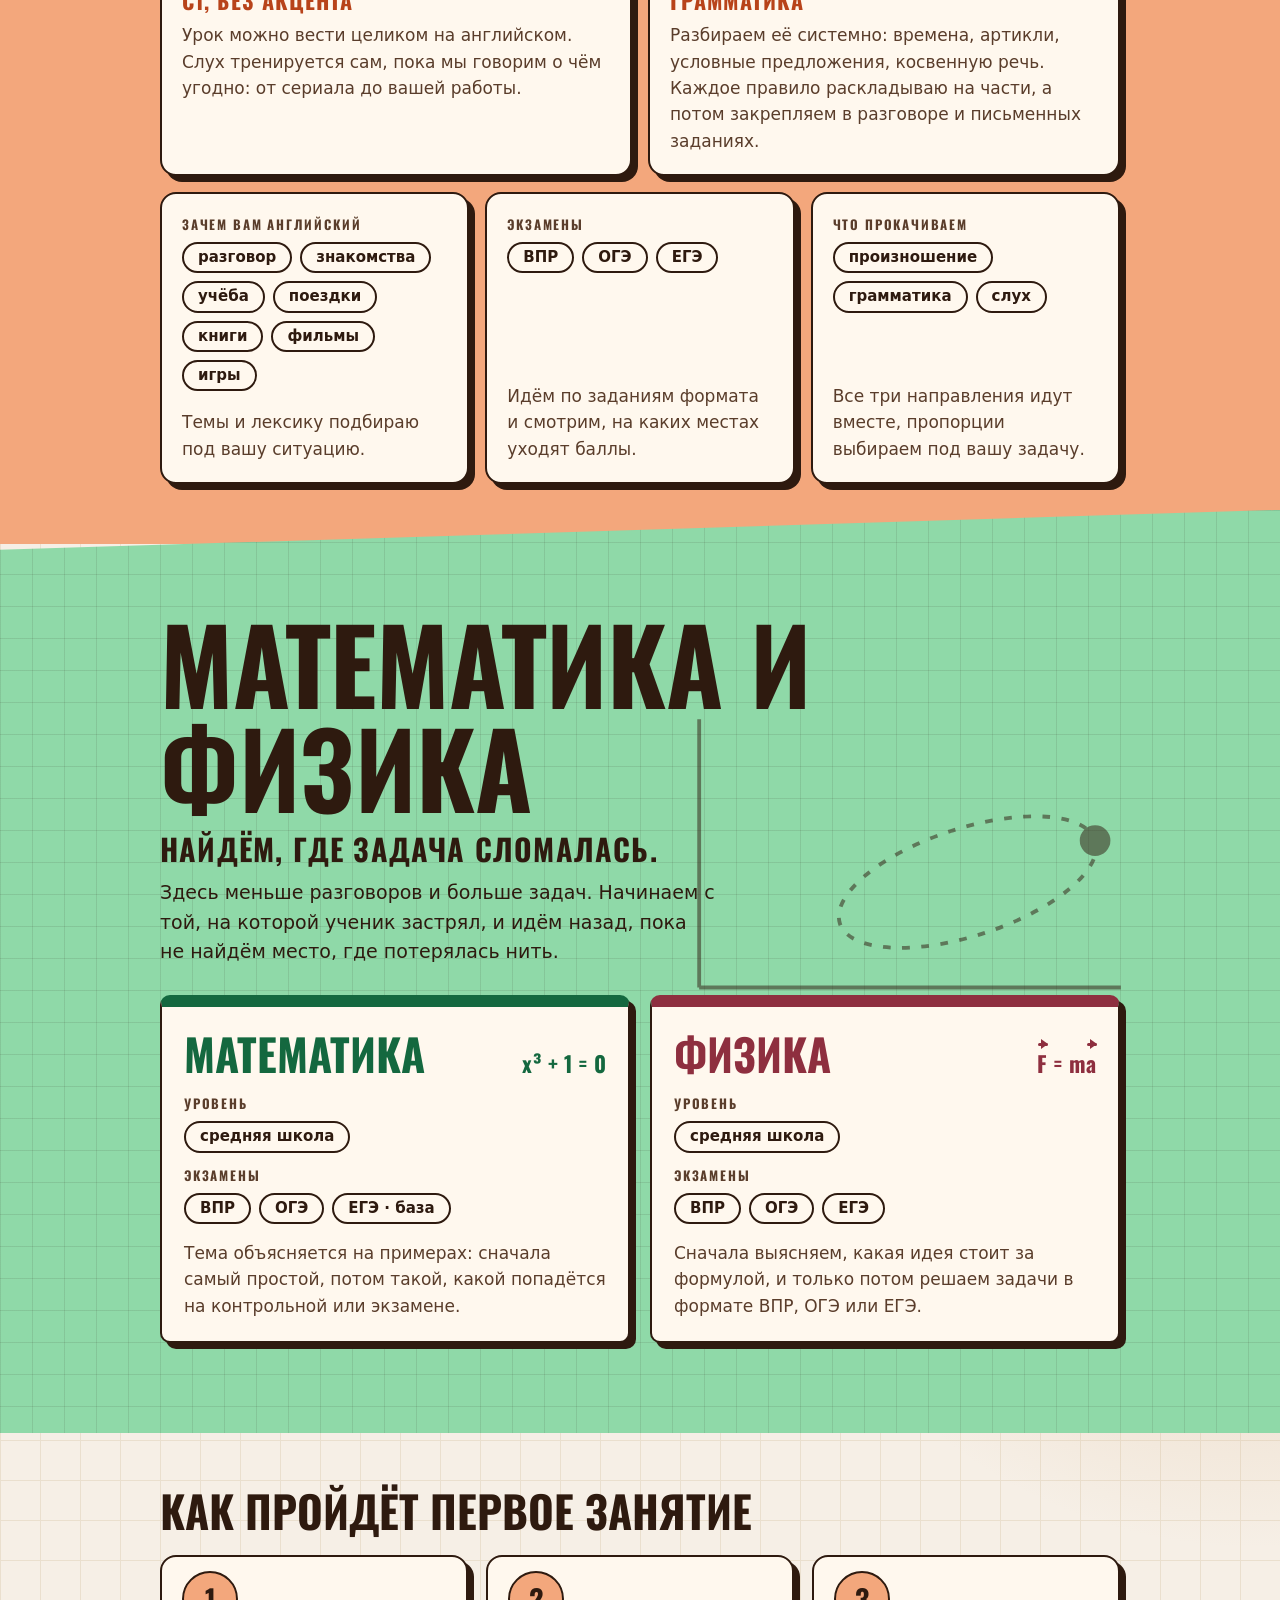
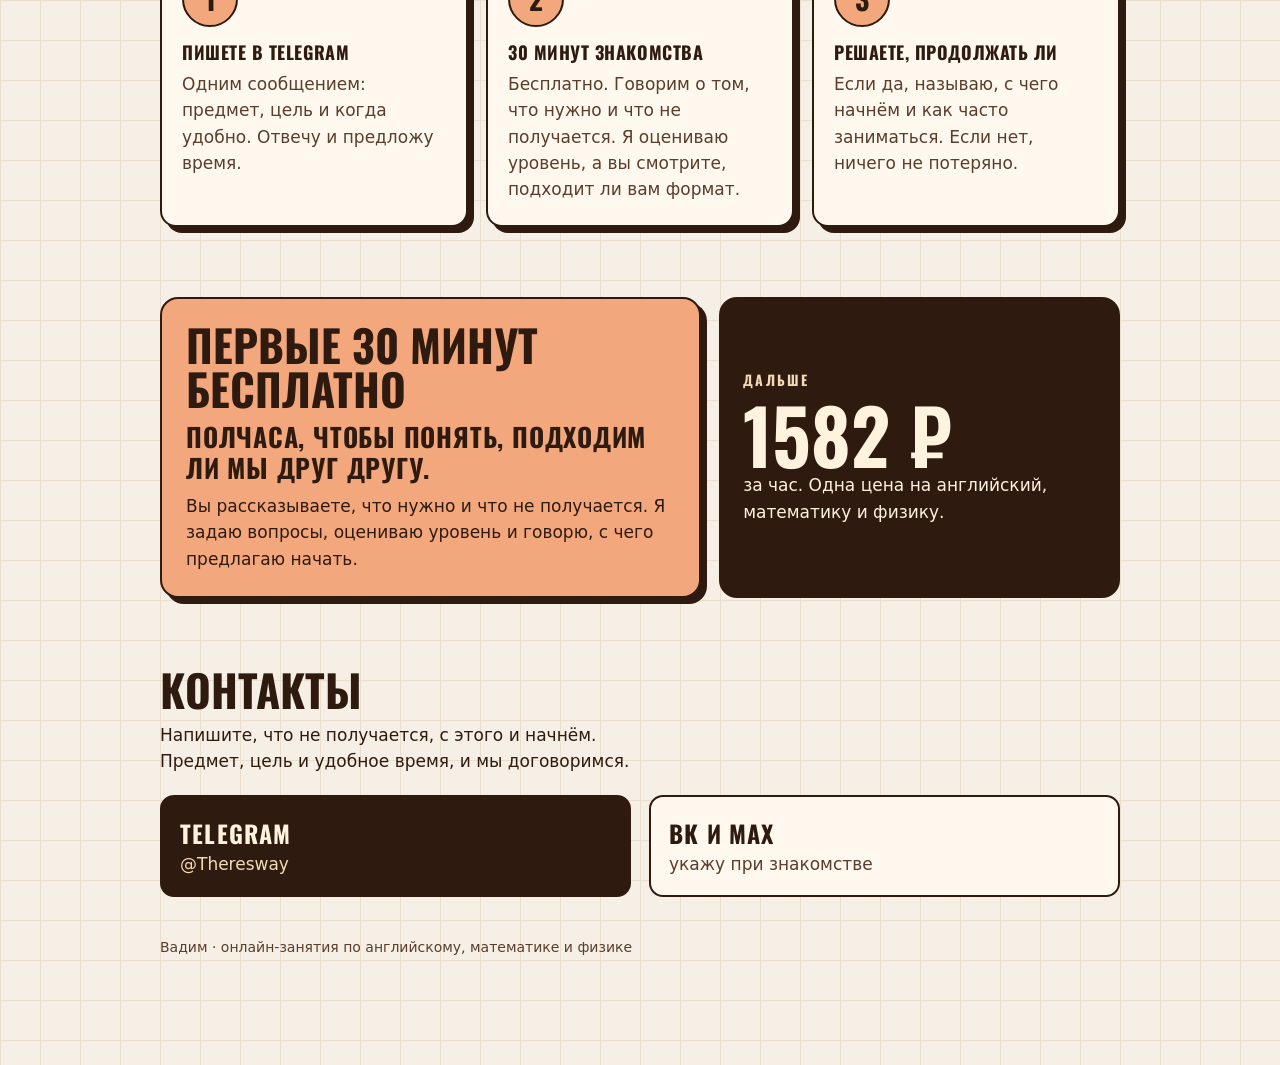
==== commit 0fa7216a: "Clarify VK and MAX information in contact sectionд Updated the contact section to clarify VK and MAX" ====
--- a/index.html
+++ b/index.html
@@ -171,7 +171,7 @@
 </div></section>
 <section class="contact" id="contact"><h3>Контакты</h3>
 <p>Напишите, что не получается, с этого и начнём. Предмет, цель и удобное время, и мы договоримся.</p>
-<div class="tiles"><a class="tile on" href="https://t.me/Theresway"><b>Telegram</b><span>@Theresway</span></a><div class="tile"><b>ВК и MAX</b><span>уточню при знакомстве</span></div></div></section>
+<div class="tiles"><a class="tile on" href="https://t.me/Theresway"><b>Telegram</b><span>@Theresway</span></a><div class="tile"><b>ВК и MAX</b><span>укажу при знакомстве</span></div></div></section>
 <footer>Вадим · онлайн-занятия по английскому, математике и физике</footer>
 </div>
 <div class="bar b"><div><span>30 минут бесплатно</span><small>дальше 2100 ₽ / час</small></div><a class="btn" href="https://t.me/Theresway">Написать в tg</a></div>
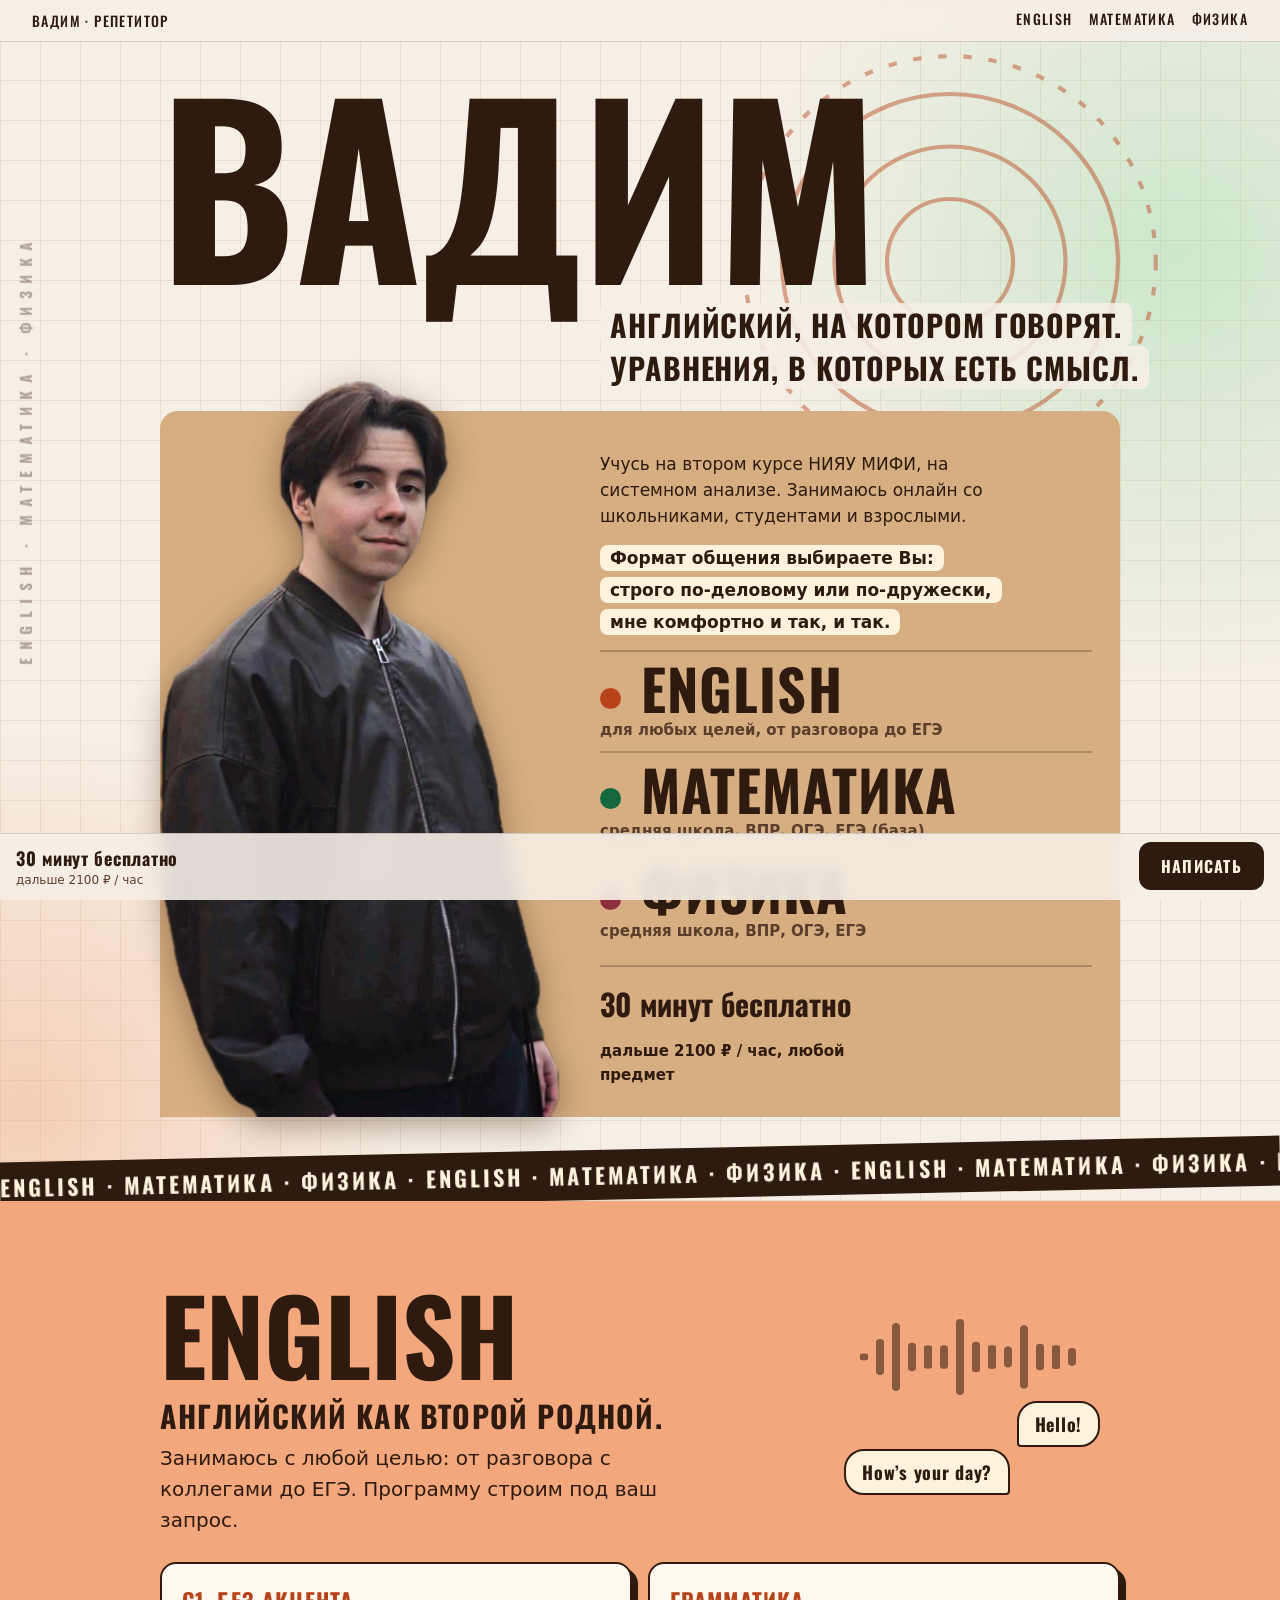
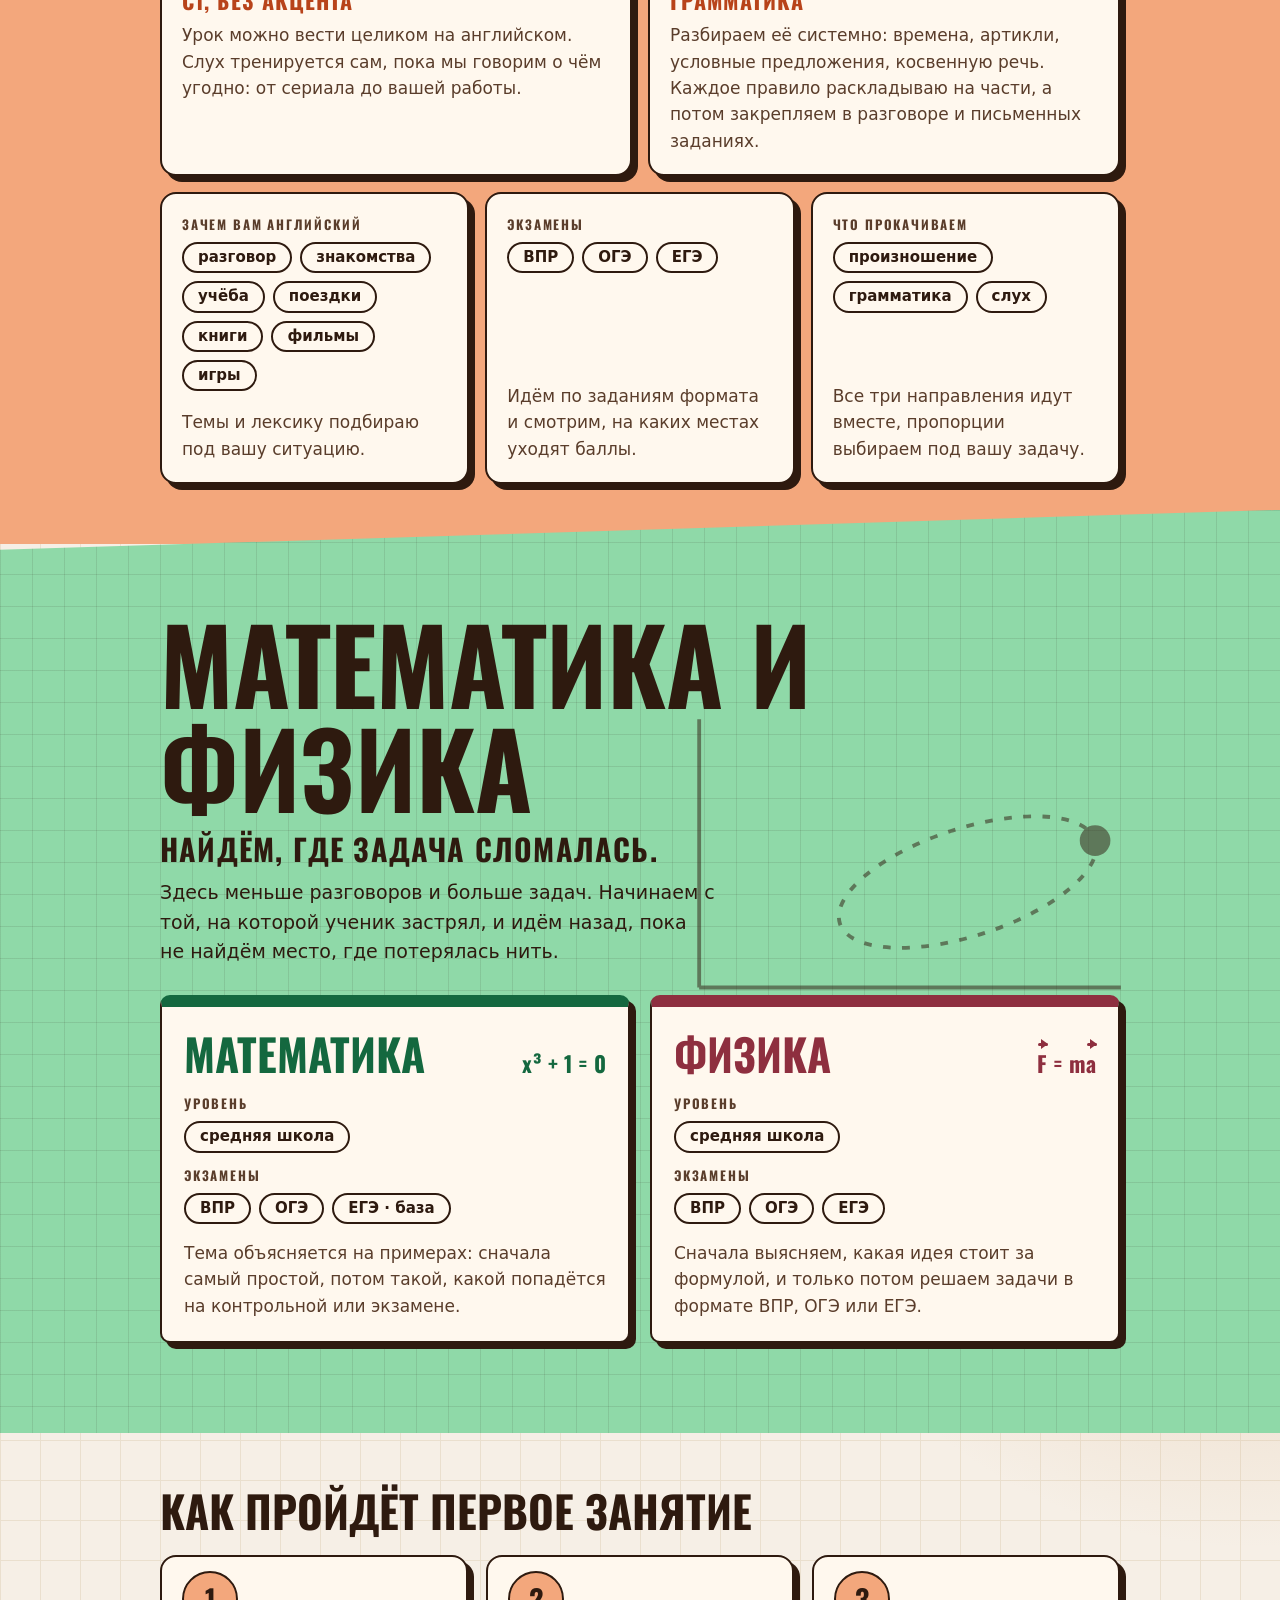
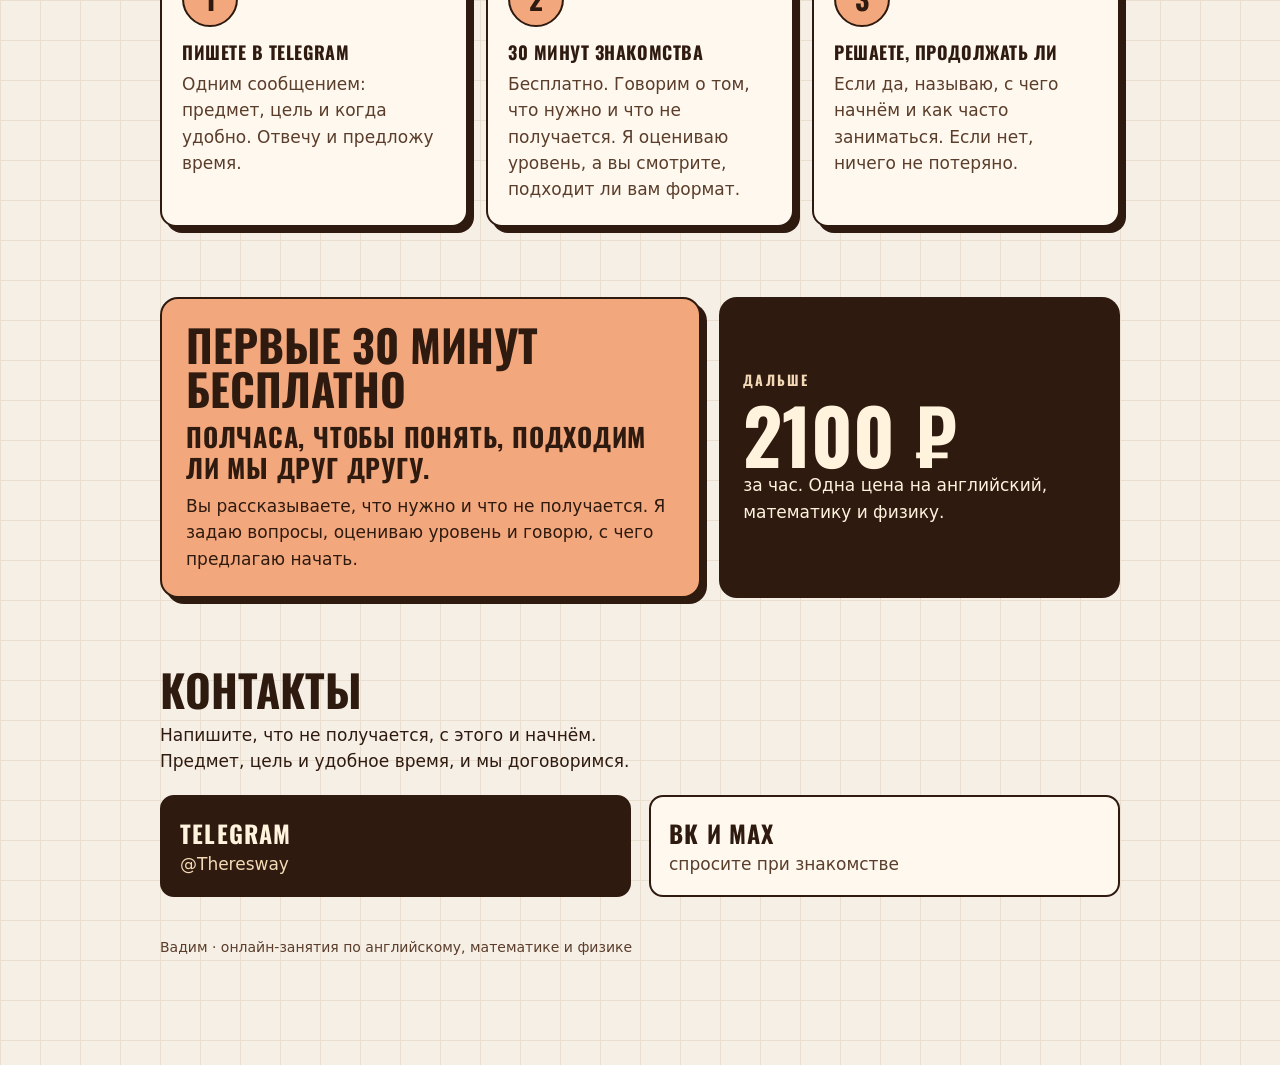
==== commit ae4e5bb3: "Add files via upload" ====
--- a/index.html
+++ b/index.html
@@ -1,7 +1,7 @@
 <!DOCTYPE html>
 <html lang="ru"><head><meta charset="utf-8">
 <meta name="viewport" content="width=device-width, initial-scale=1, viewport-fit=cover">
-<meta name="color-scheme" content="light"><meta name="theme-color" content="#f6efe6"><meta property="og:title" content="Вадим — учитель английского, репетитор физмата"><meta property="og:description" content="Простая зубрёжка вылетит сразу после экзамена. Мы же будем понимать, что мы учим."><meta property="og:type" content="website"><link rel="icon" href="data:image/svg+xml,%3Csvg xmlns=%27http://www.w3.org/2000/svg%27 viewBox=%270 0 100 100%27%3E%3Ctext y=%27.9em%27 font-size=%2790%27%3E%F0%9F%8E%93%3C/text%3E%3C/svg%3E"><meta property="og:image" content="https://pointav.github.io/Tutoring/og.jpg"><meta name="description" content="Репетитор Вадим: английский, математика и физика онлайн. Первые 30 минут бесплатно, дальше 2100 ₽ за час.">
+<meta name="color-scheme" content="light"><meta name="theme-color" content="#f6efe6"><meta property="og:title" content="Вадим — английский, математика, физика"><meta property="og:description" content="Онлайн-занятия. Первые 30 минут бесплатно, дальше 2100 ₽ за час."><meta property="og:type" content="website"><link rel="icon" href="data:image/svg+xml,%3Csvg xmlns=%27http://www.w3.org/2000/svg%27 viewBox=%270 0 100 100%27%3E%3Ctext y=%27.9em%27 font-size=%2790%27%3E%F0%9F%8E%93%3C/text%3E%3C/svg%3E"><meta name="description" content="Репетитор Вадим: английский, математика и физика онлайн. Первые 30 минут бесплатно, дальше 2100 ₽ за час.">
 <title>Вадим — английский, математика, физика</title>
 <link href="https://fonts.googleapis.com/css2?family=Oswald:wght@500;700&display=swap" rel="stylesheet">
 <style>
@@ -171,10 +171,10 @@
 </div></section>
 <section class="contact" id="contact"><h3>Контакты</h3>
 <p>Напишите, что не получается, с этого и начнём. Предмет, цель и удобное время, и мы договоримся.</p>
-<div class="tiles"><a class="tile on" href="https://t.me/Theresway"><b>Telegram</b><span>@Theresway</span></a><div class="tile"><b>ВК и MAX</b><span>укажу при знакомстве</span></div></div></section>
+<div class="tiles"><a class="tile on" href="https://t.me/Theresway"><b>Telegram</b><span>@Theresway</span></a><div class="tile"><b>ВК и MAX</b><span>спросите при знакомстве</span></div></div></section>
 <footer>Вадим · онлайн-занятия по английскому, математике и физике</footer>
 </div>
-<div class="bar b"><div><span>30 минут бесплатно</span><small>дальше 2100 ₽ / час</small></div><a class="btn" href="https://t.me/Theresway">Написать в tg</a></div>
+<div class="bar b"><div><span>30 минут бесплатно</span><small>дальше 2100 ₽ / час</small></div><a class="btn" href="https://t.me/Theresway">Написать</a></div>
 <script>
 (function(){var D=document,E=D.documentElement;function $(q){return[].slice.call(D.querySelectorAll(q))}
 try{var io=new IntersectionObserver(function(e){e.forEach(function(x){if(x.isIntersecting){x.target.classList.add('in');io.unobserve(x.target)}})},{threshold:.12});E.classList.add('js');$('.rv').forEach(function(n){io.observe(n)})}catch(e){}
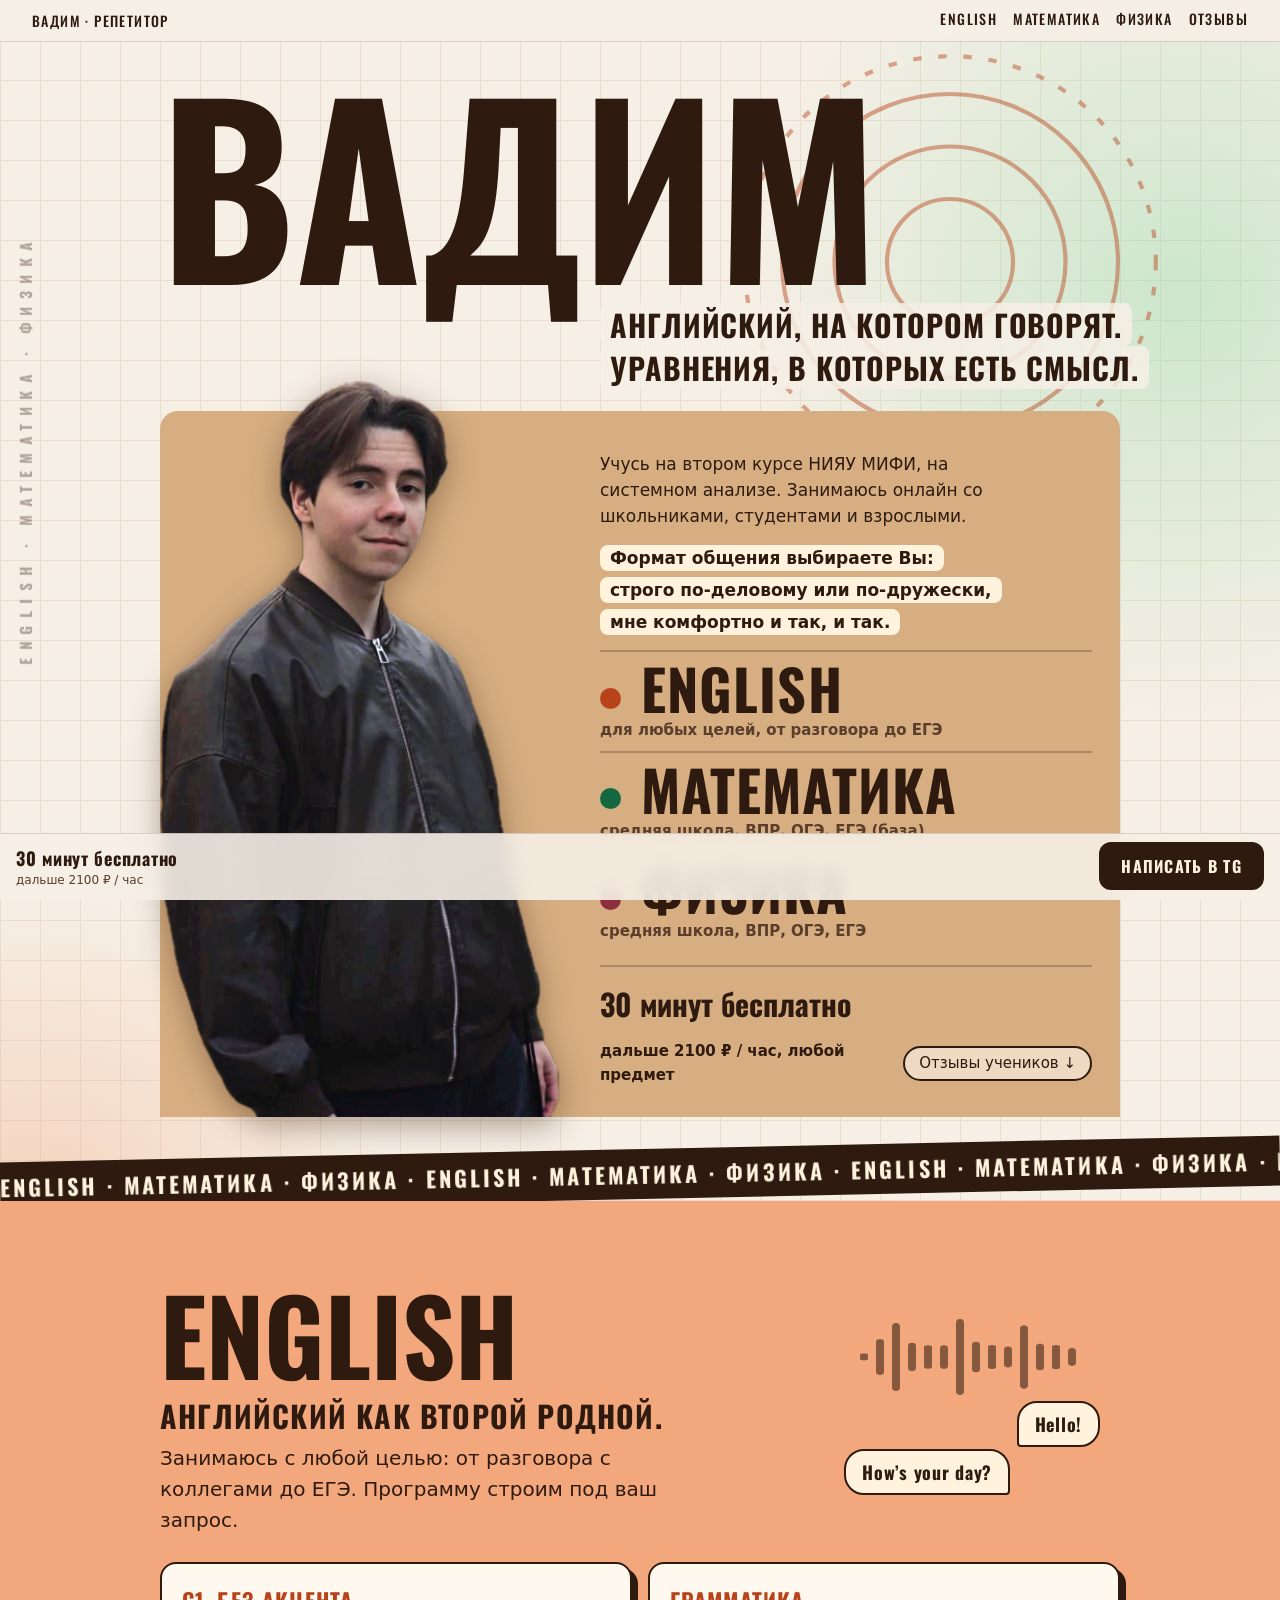
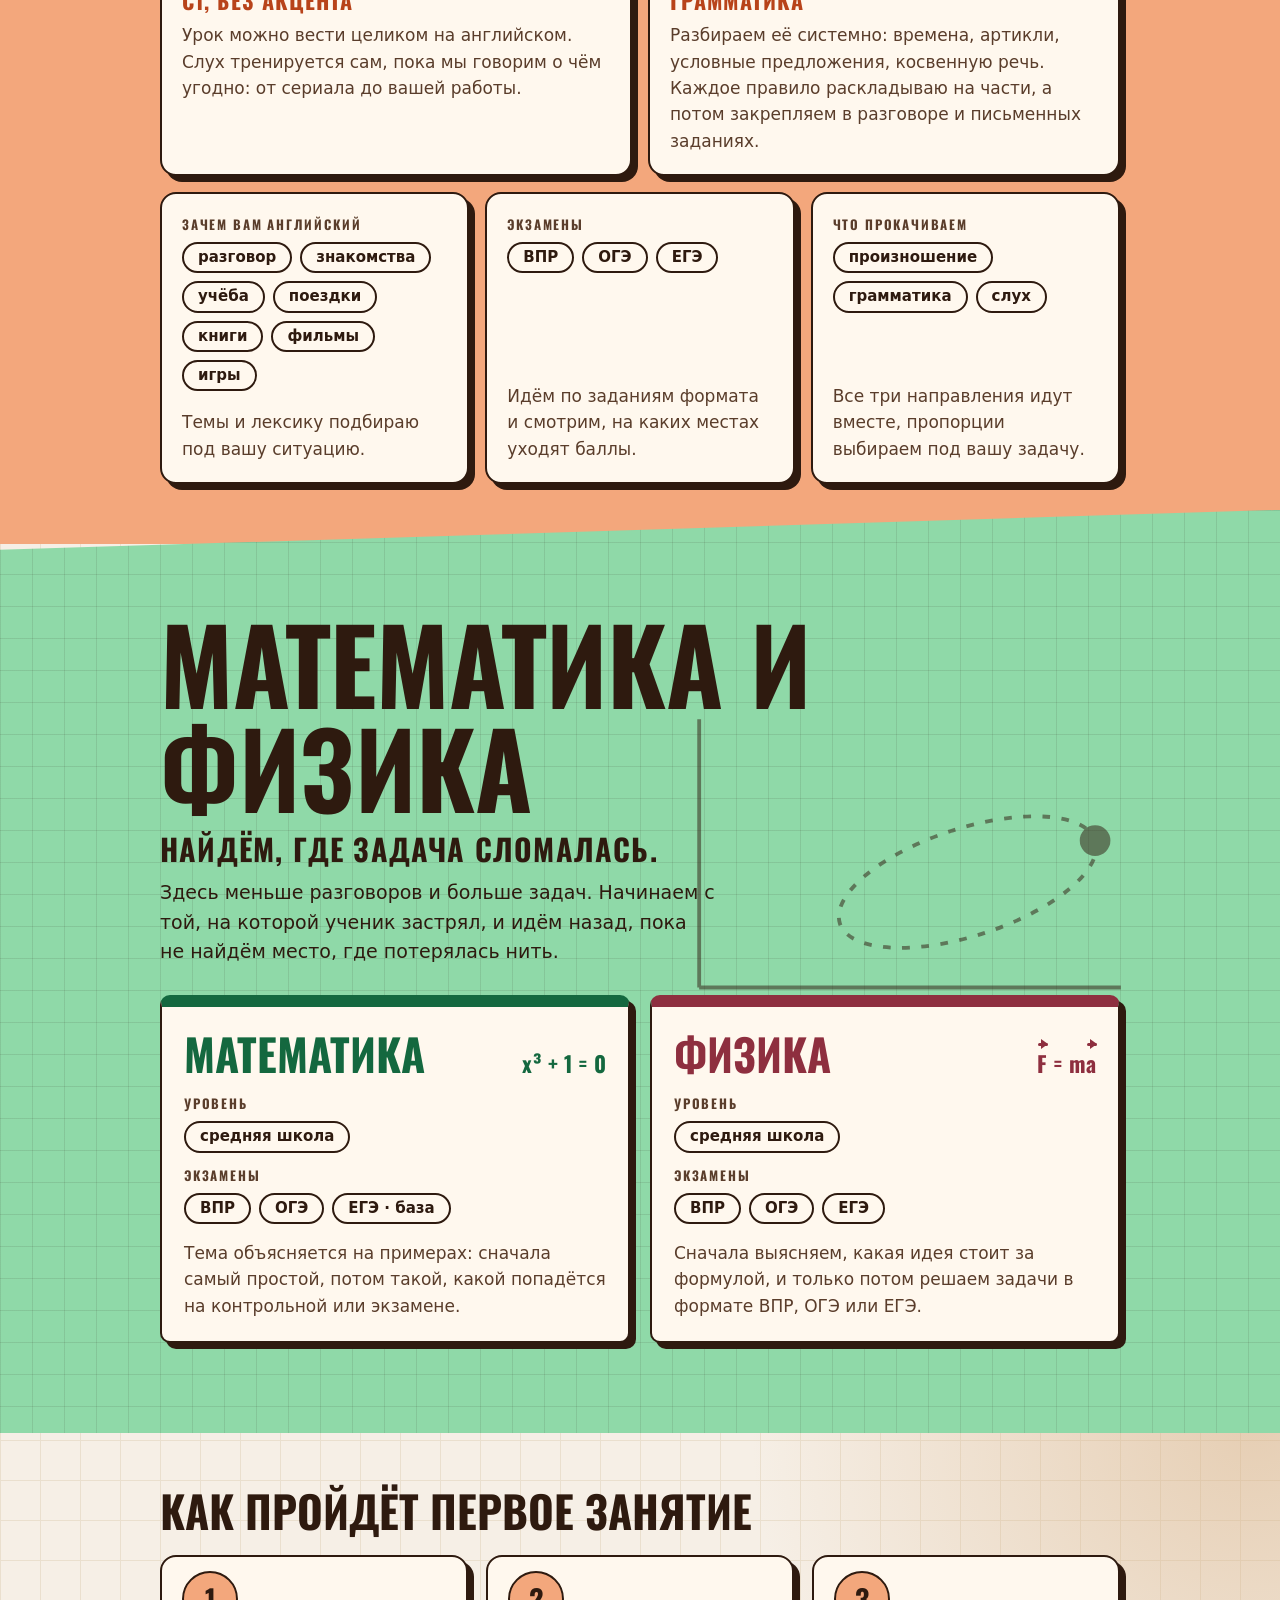
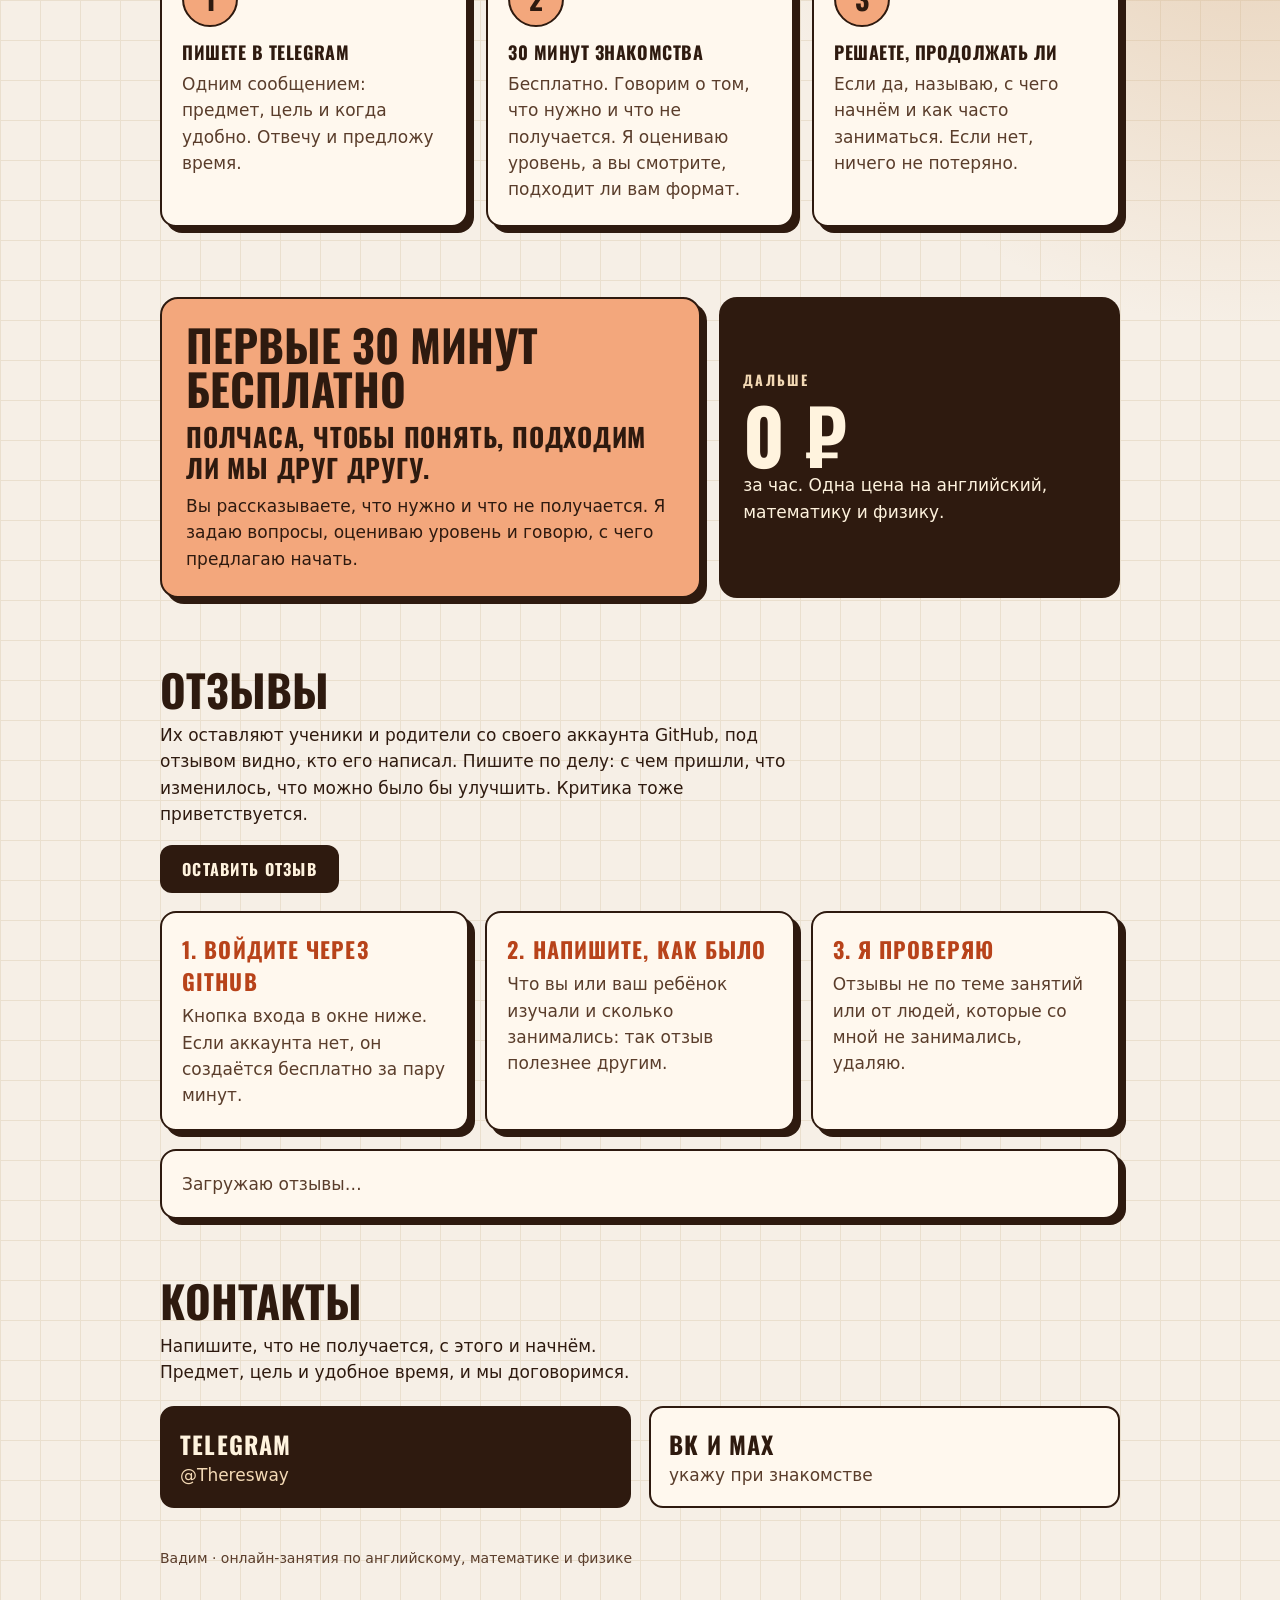
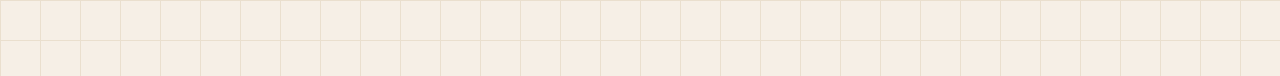
==== commit 0a49d375: "Rename inde.html to index.html" ====
--- a/index.html
+++ b/index.html
@@ -1,7 +1,7 @@
 <!DOCTYPE html>
 <html lang="ru"><head><meta charset="utf-8">
 <meta name="viewport" content="width=device-width, initial-scale=1, viewport-fit=cover">
-<meta name="color-scheme" content="light"><meta name="theme-color" content="#f6efe6"><meta property="og:title" content="Вадим — английский, математика, физика"><meta property="og:description" content="Онлайн-занятия. Первые 30 минут бесплатно, дальше 2100 ₽ за час."><meta property="og:type" content="website"><link rel="icon" href="data:image/svg+xml,%3Csvg xmlns=%27http://www.w3.org/2000/svg%27 viewBox=%270 0 100 100%27%3E%3Ctext y=%27.9em%27 font-size=%2790%27%3E%F0%9F%8E%93%3C/text%3E%3C/svg%3E"><meta name="description" content="Репетитор Вадим: английский, математика и физика онлайн. Первые 30 минут бесплатно, дальше 2100 ₽ за час.">
+<meta name="color-scheme" content="light"><meta name="theme-color" content="#f6efe6"><meta property="og:title" content="Вадим — учитель английского, репетитор физмата"><meta property="og:description" content="Простая зубрёжка вылетит сразу после экзамена. Мы же будем понимать, что мы учим."><meta property="og:type" content="website"><link rel="icon" href="data:image/svg+xml,%3Csvg xmlns=%27http://www.w3.org/2000/svg%27 viewBox=%270 0 100 100%27%3E%3Ctext y=%27.9em%27 font-size=%2790%27%3E%F0%9F%8E%93%3C/text%3E%3C/svg%3E"><meta property="og:image" content="https://pointav.github.io/Tutoring/og.jpg"><meta name="description" content="Репетитор Вадим: английский, математика и физика онлайн. Первые 30 минут бесплатно, дальше 2100 ₽ за час.">
 <title>Вадим — английский, математика, физика</title>
 <link href="https://fonts.googleapis.com/css2?family=Oswald:wght@500;700&display=swap" rel="stylesheet">
 <style>
@@ -109,8 +109,8 @@
 a:focus-visible,.btn:focus-visible{outline:3px solid var(--ce);outline-offset:3px}
 .btn{transition:transform .15s}.btn:hover{transform:translateY(-2px)}
 .tile{transition:transform .15s,box-shadow .15s}a.tile:hover{transform:translateY(-3px)}
-.sub .hd{flex-wrap:wrap}.f2{font-size:19px}.bar.t nav .l{display:none}@media(min-width:560px){.bar.t nav .s{display:none}.bar.t nav .l{display:inline}}.tech h2{font-size:clamp(34px,10.5vw,104px)}@media(max-width:400px){.rp{display:none}}.sr{position:absolute;width:1px;height:1px;overflow:hidden;clip:rect(0 0 0 0);white-space:nowrap}@media(min-width:900px){.slog.top{font-size:clamp(20px,2.4vw,30px)}}@media(min-width:900px) and (max-width:1100px){.step b{font-size:15px}}@media(max-width:360px){.step b{font-size:15px}}@media(min-width:900px){.slog.top{font-size:1.8vw}}@media(min-width:1200px){.slog.top{font-size:clamp(22px,2.4vw,30px)}}</style></head><body>
-<div class="prog"></div><div class="bar t"><a href="#top">Вадим<span class="rp"> · репетитор</span></a><nav><a href="#eng">English</a><a href="#math"><span class="s">Матем.</span><span class="l">Математика</span></a><a href="#phys">Физика</a></nav></div>
+.sub .hd{flex-wrap:wrap}.f2{font-size:19px}.bar.t nav .l{display:none}@media(min-width:560px){.bar.t nav .s{display:none}.bar.t nav .l{display:inline}}.tech h2{font-size:clamp(34px,10.5vw,104px)}@media(max-width:400px){.rp{display:none}}.sr{position:absolute;width:1px;height:1px;overflow:hidden;clip:rect(0 0 0 0);white-space:nowrap}@media(min-width:900px){.slog.top{font-size:clamp(20px,2.4vw,30px)}}@media(min-width:900px) and (max-width:1100px){.step b{font-size:15px}}@media(max-width:360px){.step b{font-size:15px}}@media(min-width:900px){.slog.top{font-size:1.8vw}}@media(min-width:1200px){.slog.top{font-size:clamp(22px,2.4vw,30px)}}.reviews{padding:50px 0 10px}.reviews>p{max-width:60ch;margin:10px 0 18px;font-weight:500}.reviews .row{margin:0 0 18px}.rvbox{padding:20px}.rvbox .empty{margin:0;color:var(--ink2);font-weight:500}.rvbox giscus-widget{width:100%}.rvact{margin:0 0 18px !important}.rvlink{margin-left:auto;color:var(--ink);font-size:15px;border:2px solid var(--ink);border-radius:999px;padding:4px 14px;text-decoration:none;white-space:nowrap;background:rgba(255,248,238,.6)}.rvlink:hover{background:#fff8ee}@media(max-width:480px){.bar.t nav{gap:8px}}@media(max-width:340px){.bar.t{font-size:10.5px;padding-left:8px;padding-right:8px}.bar.t nav{gap:6px}}</style></head><body>
+<div class="prog"></div><div class="bar t"><a href="#top">Вадим<span class="rp"> · репетитор</span></a><nav><a href="#eng">English</a><a href="#math"><span class="s">Матем.</span><span class="l">Математика</span></a><a href="#phys">Физика</a><a href="#reviews">Отзывы</a></nav></div>
 <div class="side">English · Математика · Физика</div>
 <div class="w" id="top">
 <h1 class="name"><svg class="rings" viewBox="0 0 200 200" fill="none" stroke="#b8431a" stroke-width="2"><circle cx="100" cy="100" r="30"/><circle cx="100" cy="100" r="55"/><circle cx="100" cy="100" r="80"/><circle cx="100" cy="100" r="98" stroke-dasharray="4 8"/></svg>Вадим<span class="sr"> — репетитор по английскому, математике и физике</span></h1>
@@ -123,7 +123,7 @@
 <a href="#eng" style="--d:var(--ce)"><b>English</b><small>для любых целей, от разговора до ЕГЭ</small></a>
 <a href="#math" style="--d:var(--cm)"><b>Математика</b><small>средняя школа, ВПР, ОГЭ, ЕГЭ (база)</small></a>
 <a href="#phys" style="--d:var(--cp)"><b>Физика</b><small>средняя школа, ВПР, ОГЭ, ЕГЭ</small></a></div>
-<div class="row2"><b>30 минут бесплатно</b><span>дальше 2100 ₽ / час, любой предмет</span></div>
+<div class="row2"><b>30 минут бесплатно</b><span>дальше 2100 ₽ / час, любой предмет</span><a class="rvlink" href="#reviews">Отзывы учеников ↓</a></div>
 </div></div></div>
 
 <div class="stripw"><div class="strip"><div><span>English · Математика · Физика · English · Математика · Физика · English · Математика · Физика · English · Математика · Физика · English · Математика · Физика · English · Математика · Физика ·&nbsp;</span></div></div></div>
@@ -169,17 +169,22 @@
 <div class="free rv"><h3>Первые 30 минут бесплатно</h3><p class="big">Полчаса, чтобы понять, подходим ли мы друг другу.</p><p>Вы рассказываете, что нужно и что не получается. Я задаю вопросы, оцениваю уровень и говорю, с чего предлагаю начать.</p></div>
 <div class="pnum"><small>Дальше</small><b>2100 ₽</b><span>за час. Одна цена на английский, математику и физику.</span></div>
 </div></section>
+<section class="reviews" id="reviews"><h3>Отзывы</h3>
+<p>Их оставляют ученики и родители со своего аккаунта GitHub, под отзывом видно, кто его написал. Пишите по делу: с чем пришли, что изменилось, что можно было бы улучшить. Критика тоже приветствуется.</p>
+<p class="rvact"><a class="btn" href="#giscus-box">Оставить отзыв</a></p>
+<div class="row"><div class="card"><b>1. Войдите через GitHub</b><p>Кнопка входа в окне ниже. Если аккаунта нет, он создаётся бесплатно за пару минут.</p></div><div class="card"><b>2. Напишите, как было</b><p>Что вы или ваш ребёнок изучали и сколько занимались: так отзыв полезнее другим.</p></div><div class="card"><b>3. Я проверяю</b><p>Отзывы не по теме занятий или от людей, которые со мной не занимались, удаляю.</p></div></div>
+<div class="card rvbox"><div id="giscus-box"></div><p class="empty" id="rv-empty">Отзывы скоро появятся. Если вы уже занимались со мной, оставьте первый.</p></div></section>
 <section class="contact" id="contact"><h3>Контакты</h3>
 <p>Напишите, что не получается, с этого и начнём. Предмет, цель и удобное время, и мы договоримся.</p>
-<div class="tiles"><a class="tile on" href="https://t.me/Theresway"><b>Telegram</b><span>@Theresway</span></a><div class="tile"><b>ВК и MAX</b><span>спросите при знакомстве</span></div></div></section>
+<div class="tiles"><a class="tile on" href="https://t.me/Theresway"><b>Telegram</b><span>@Theresway</span></a><div class="tile"><b>ВК и MAX</b><span>укажу при знакомстве</span></div></div></section>
 <footer>Вадим · онлайн-занятия по английскому, математике и физике</footer>
 </div>
-<div class="bar b"><div><span>30 минут бесплатно</span><small>дальше 2100 ₽ / час</small></div><a class="btn" href="https://t.me/Theresway">Написать</a></div>
+<div class="bar b"><div><span>30 минут бесплатно</span><small>дальше 2100 ₽ / час</small></div><a class="btn" href="https://t.me/Theresway">Написать в tg</a></div>
 <script>
 (function(){var D=document,E=D.documentElement;function $(q){return[].slice.call(D.querySelectorAll(q))}
 try{var io=new IntersectionObserver(function(e){e.forEach(function(x){if(x.isIntersecting){x.target.classList.add('in');io.unobserve(x.target)}})},{threshold:.12});E.classList.add('js');$('.rv').forEach(function(n){io.observe(n)})}catch(e){}
 try{var pn=D.querySelector('.pnum b'),done=0,pio=new IntersectionObserver(function(e){if(e[0].isIntersecting&&!done){done=1;var t0=performance.now();(function f(t){var k=Math.min(1,(t-t0)/900);pn.textContent=Math.round(2100*(1-Math.pow(1-k,3)))+' ₽';if(k<1)requestAnimationFrame(f)})(t0)}},{threshold:.5});pio.observe(pn);if(!matchMedia('(prefers-reduced-motion:reduce)').matches)pn.textContent='0 ₽'}catch(e){}
-try{var links=$('.bar.t nav a'),so=new IntersectionObserver(function(e){e.forEach(function(x){{links.forEach(function(a){if(a.getAttribute('href')==='#'+x.target.id)a.classList.toggle('on',x.isIntersecting)})}})},{rootMargin:'-40% 0px -55% 0px'});['eng','math','phys'].forEach(function(i){so.observe(D.getElementById(i))})}catch(e){}
+try{var links=$('.bar.t nav a'),so=new IntersectionObserver(function(e){e.forEach(function(x){{links.forEach(function(a){if(a.getAttribute('href')==='#'+x.target.id)a.classList.toggle('on',x.isIntersecting)})}})},{rootMargin:'-40% 0px -55% 0px'});['eng','math','phys','reviews'].forEach(function(i){so.observe(D.getElementById(i))})}catch(e){}
 if(matchMedia('(prefers-reduced-motion:reduce)').matches)return;
 var pg=D.querySelector('.prog'),rg=D.querySelector('.rings'),sp=D.querySelector('.strip span'),bars=$('.wave rect'),par=D.querySelector('.graph .par'),dot=D.querySelector('.graph .dot'),tech=D.querySelector('.tech'),bubs=$('.bub'),L=par.getTotalLength(),tk=0;par.style.strokeDasharray=L;
 function up(){tk=0;var sg=D.querySelector(".steps"),sr=sg.getBoundingClientRect();sg.style.setProperty("--q",Math.max(0,Math.min(1,(innerHeight*.85-sr.top)/sr.height)));var y=scrollY,mx=E.scrollHeight-innerHeight;pg.style.transform='scaleX('+(mx>0?Math.min(1,y/mx):0)+')';
@@ -191,4 +196,14 @@
 addEventListener('scroll',function(){if(!tk){tk=1;requestAnimationFrame(up)}},{passive:true});addEventListener('resize',up);up();
 })();
 </script>
+<script>
+/* Giscus: заполните четыре значения из giscus.app (см. инструкцию), и блок отзывов включится */
+var GISCUS={repo:"Pointav/Tutoring",repoId:"R_kgDOVAMV3g",category:"Отзывы",categoryId:"DIC_kwDOVAMV3s4DIQwK",term:"reviews"};
+(function(){var g=GISCUS;if(!g.repo||!g.repoId||!g.categoryId)return;var s=document.createElement("script");s.src="https://giscus.app/client.js";
+var a={"data-repo":g.repo,"data-repo-id":g.repoId,"data-category":g.category,"data-category-id":g.categoryId,"data-mapping":"specific","data-term":g.term,"data-strict":"0","data-reactions-enabled":"1","data-emit-metadata":"0","data-input-position":"top","data-theme":"light","data-lang":"ru","data-loading":"lazy","crossorigin":"anonymous"};
+for(var k in a)s.setAttribute(k,a[k]);s.async=true;document.getElementById("giscus-box").appendChild(s);var e=document.getElementById("rv-empty"),ok=0,dbg=/debug/.test(location.search);e.textContent="Загружаю отзывы…";
+window.addEventListener("message",function(ev){if(ev.origin!=="https://giscus.app")return;var d=ev.data&&ev.data.giscus;if(!d)return;ok=1;
+if(d.error){e.textContent=dbg?"Ошибка Giscus: "+d.error:"Отзывы временно недоступны. Напишите мне в Telegram.";e.style.display="block"}else{e.style.display="none"}});
+setTimeout(function(){if(!ok){e.textContent=dbg?"Giscus не ответил: скрипт giscus.app не загрузился (блокировщик, сеть или недоступен giscus.app).":"Не удалось загрузить отзывы: возможно, GitHub или giscus.app сейчас недоступны в вашей сети. Попробуйте позже или напишите мне в Telegram.";e.style.display="block"}},10000)})();
+</script>
 </body></html>
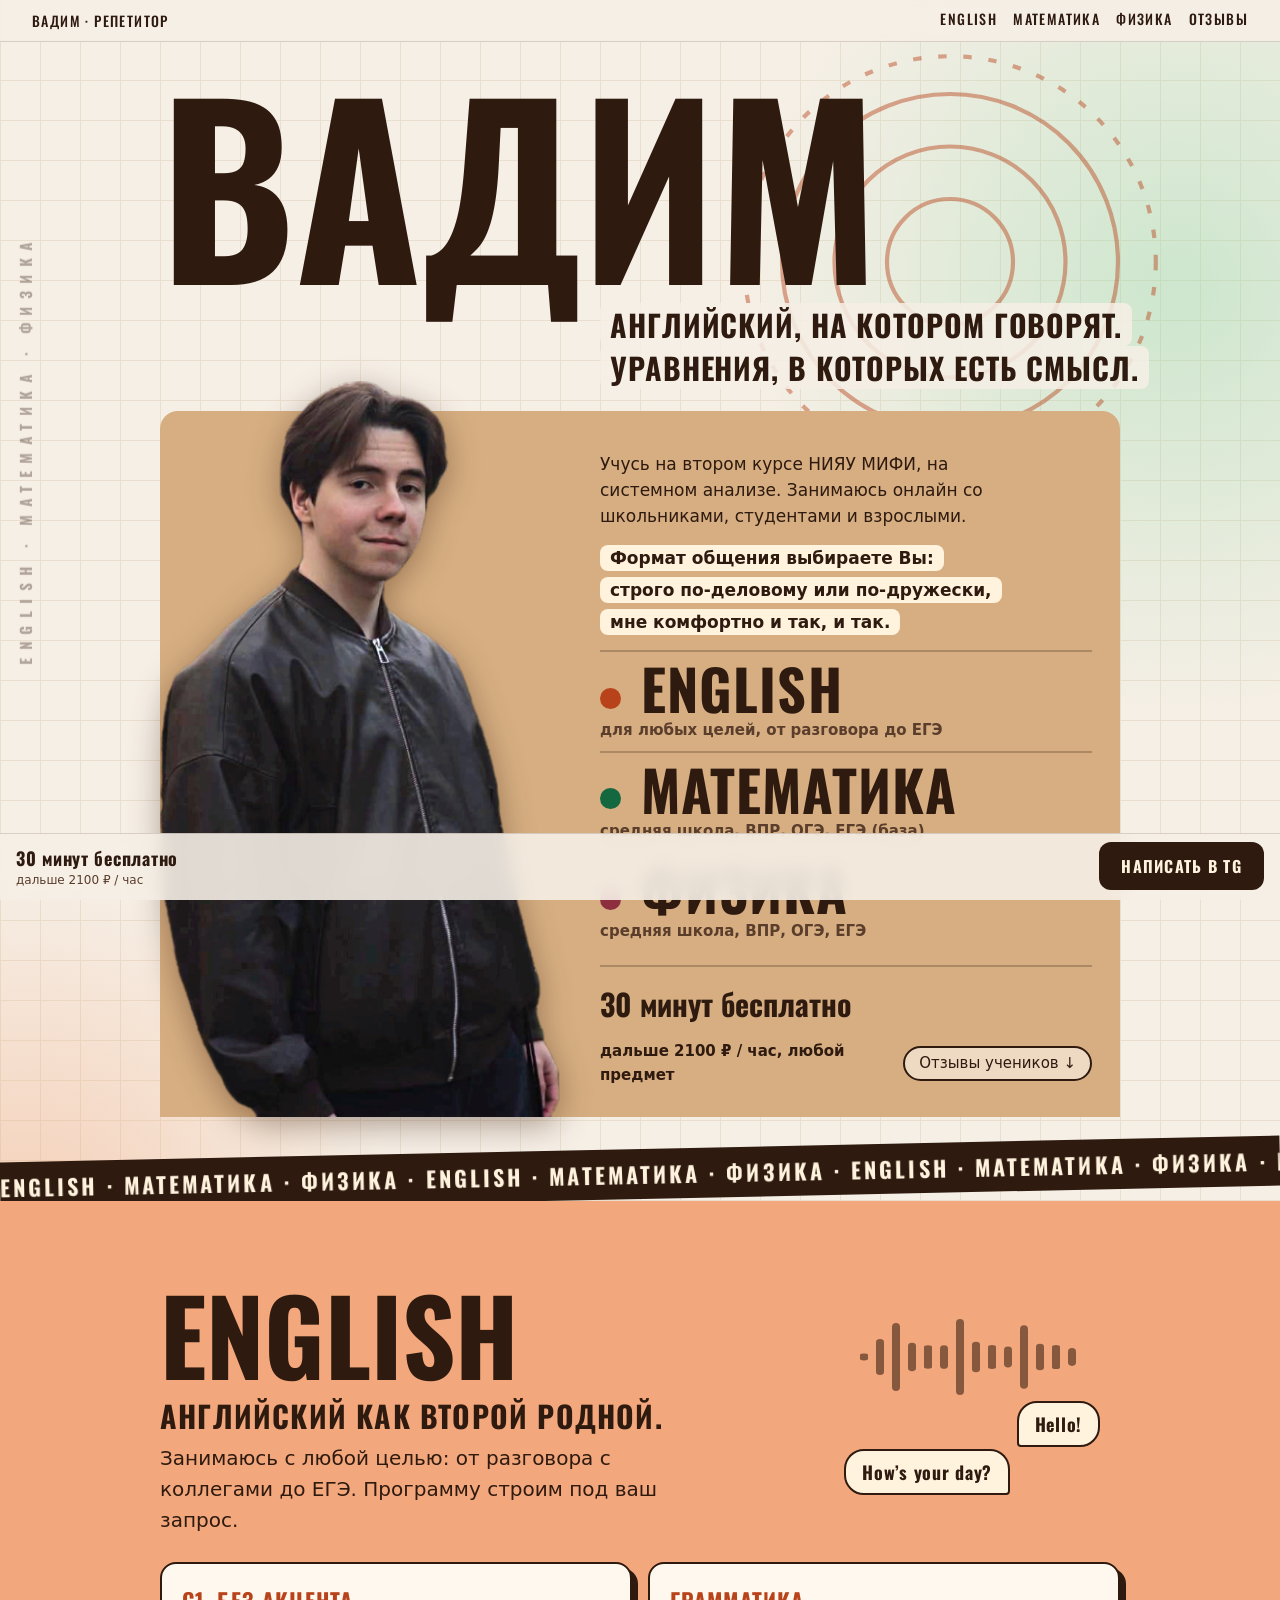
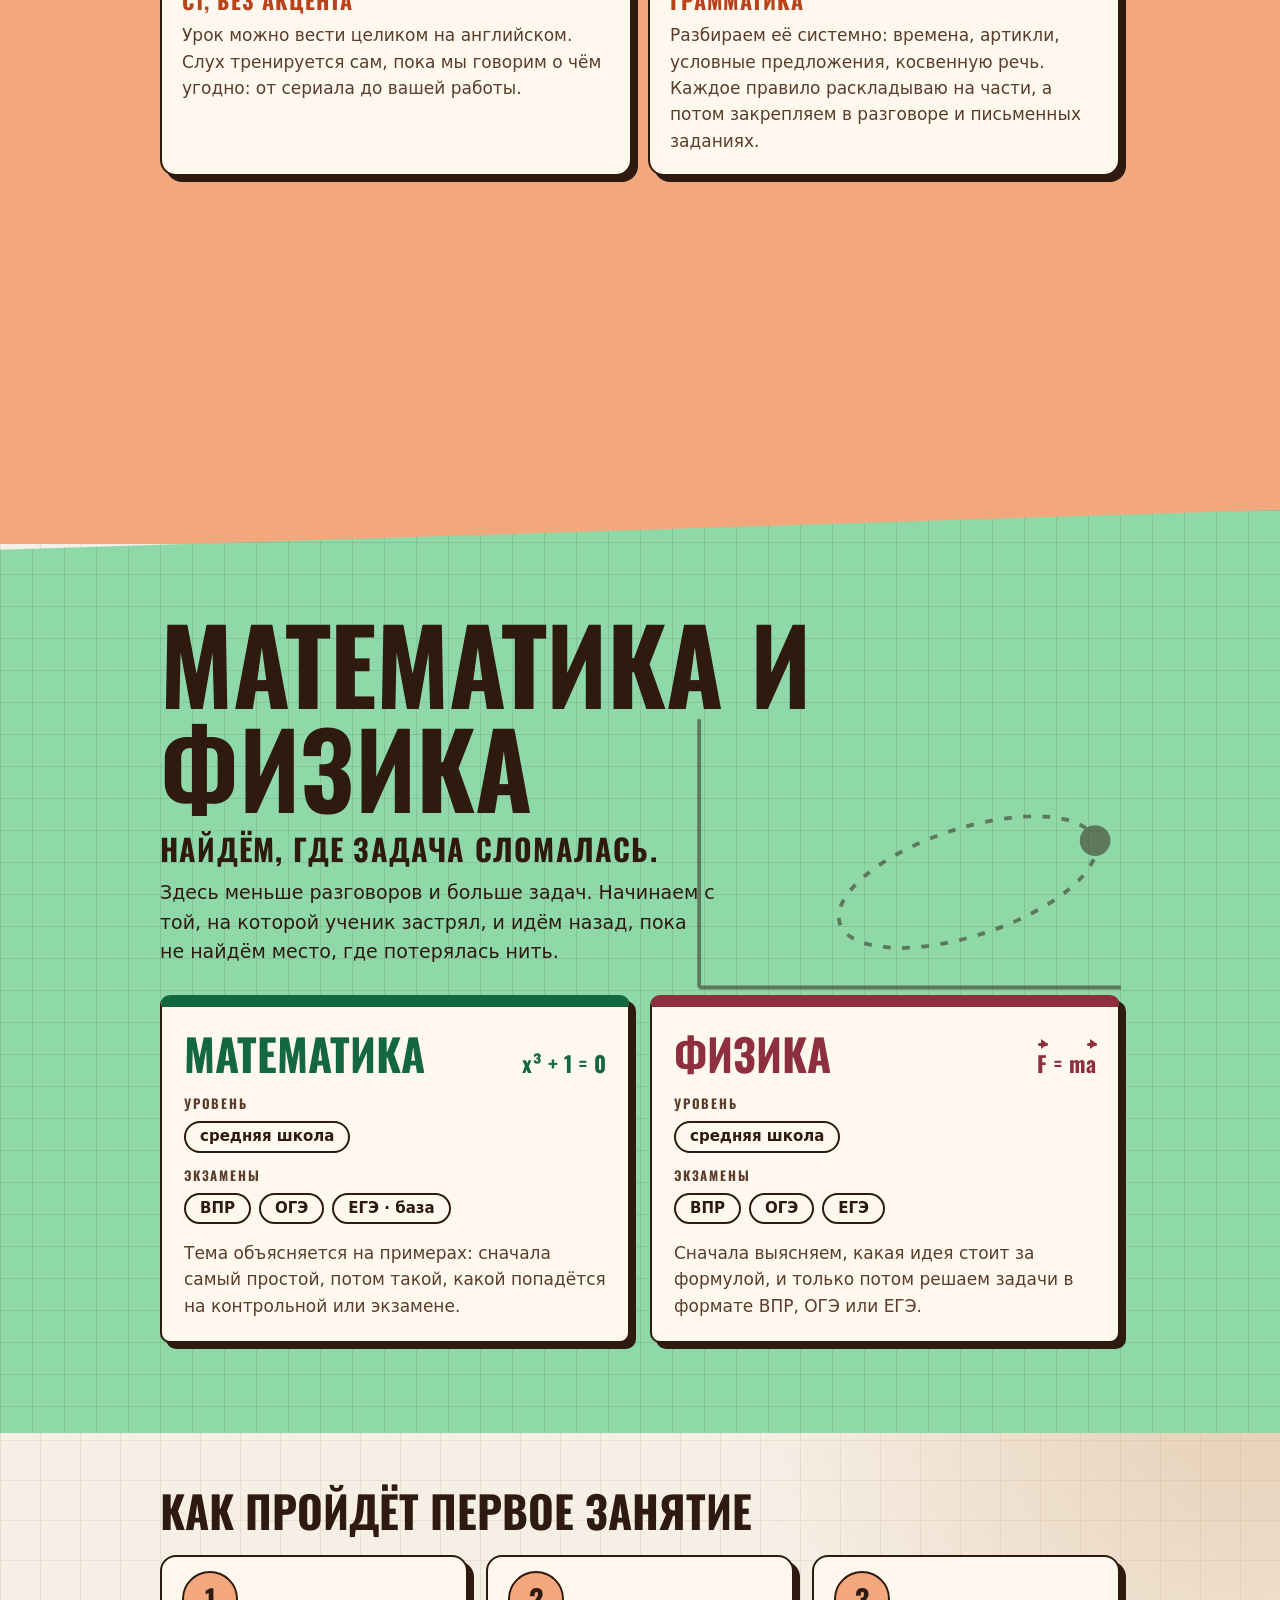
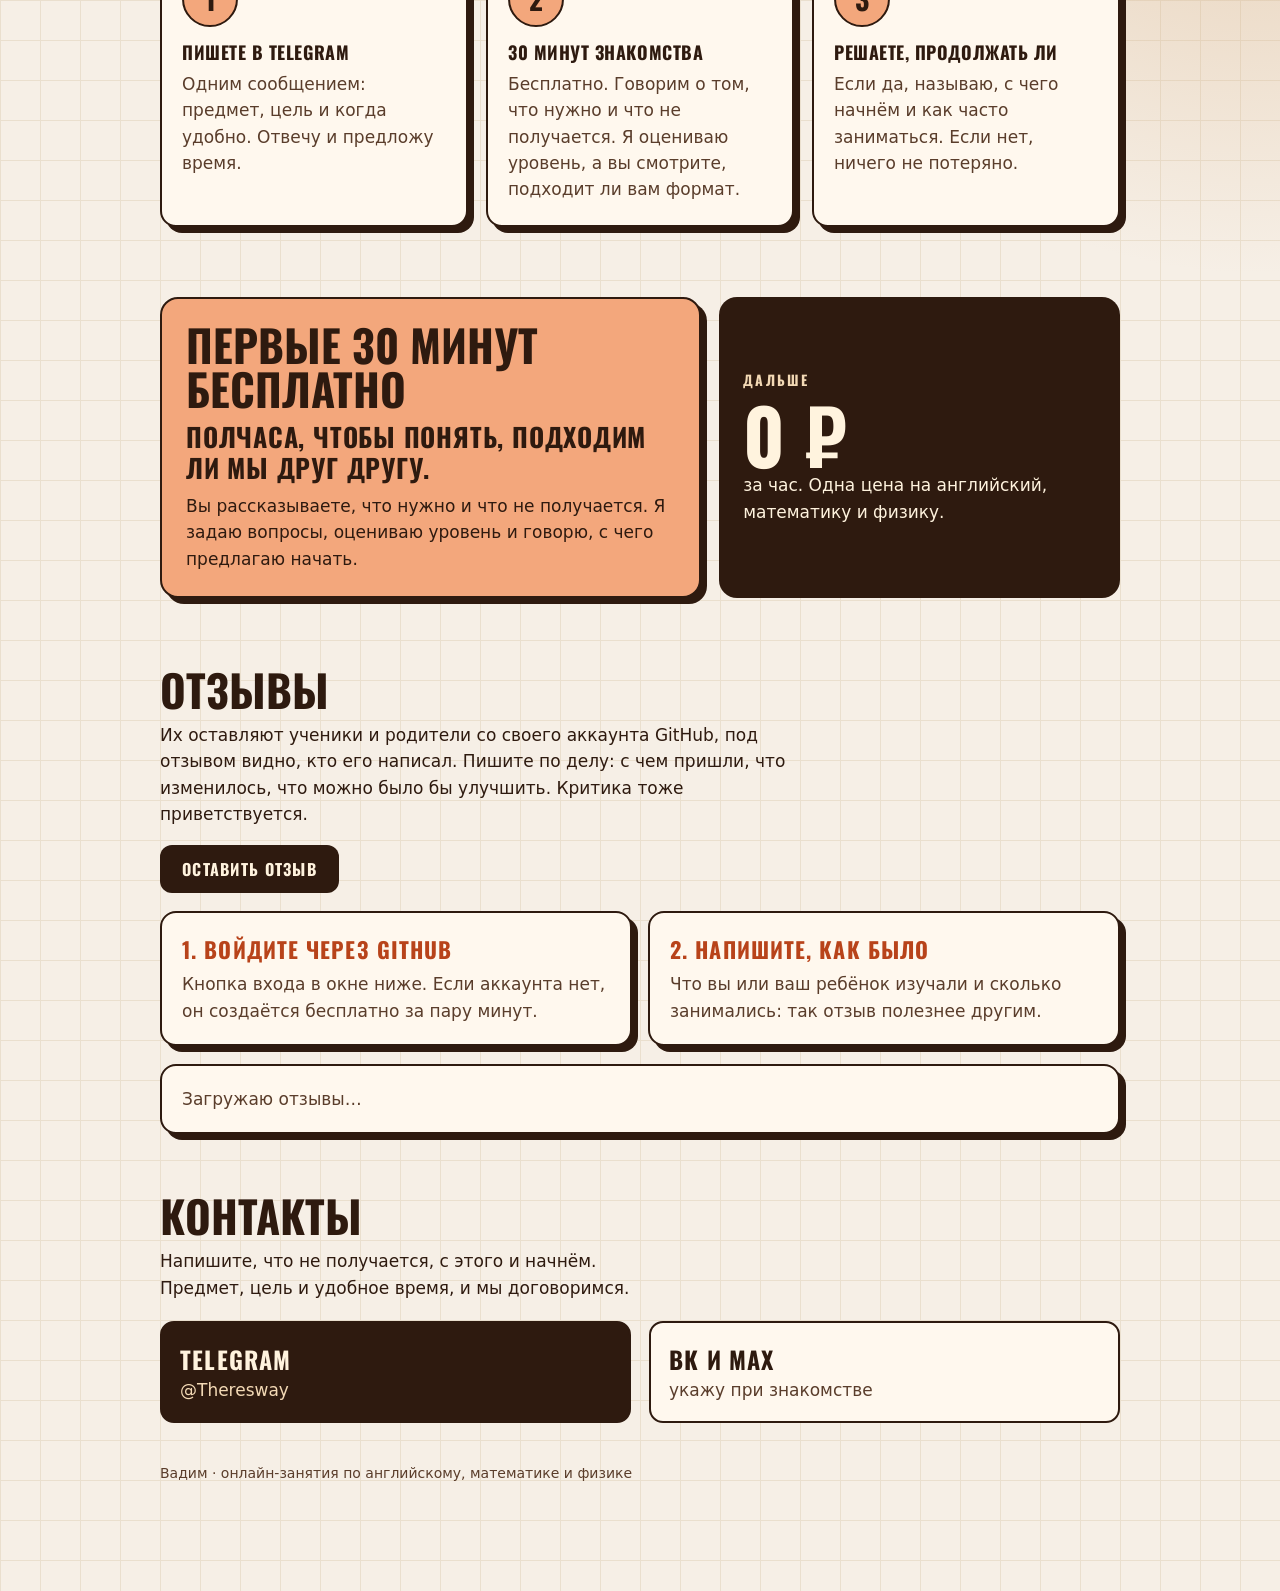
==== commit dcc7353e: "Add files via upload" ====
--- a/index.html
+++ b/index.html
@@ -172,7 +172,7 @@
 <section class="reviews" id="reviews"><h3>Отзывы</h3>
 <p>Их оставляют ученики и родители со своего аккаунта GitHub, под отзывом видно, кто его написал. Пишите по делу: с чем пришли, что изменилось, что можно было бы улучшить. Критика тоже приветствуется.</p>
 <p class="rvact"><a class="btn" href="#giscus-box">Оставить отзыв</a></p>
-<div class="row"><div class="card"><b>1. Войдите через GitHub</b><p>Кнопка входа в окне ниже. Если аккаунта нет, он создаётся бесплатно за пару минут.</p></div><div class="card"><b>2. Напишите, как было</b><p>Что вы или ваш ребёнок изучали и сколько занимались: так отзыв полезнее другим.</p></div><div class="card"><b>3. Я проверяю</b><p>Отзывы не по теме занятий или от людей, которые со мной не занимались, удаляю.</p></div></div>
+<div class="row"><div class="card"><b>1. Войдите через GitHub</b><p>Кнопка входа в окне ниже. Если аккаунта нет, он создаётся бесплатно за пару минут.</p></div><div class="card"><b>2. Напишите, как было</b><p>Что вы или ваш ребёнок изучали и сколько занимались: так отзыв полезнее другим.</p></div></div>
 <div class="card rvbox"><div id="giscus-box"></div><p class="empty" id="rv-empty">Отзывы скоро появятся. Если вы уже занимались со мной, оставьте первый.</p></div></section>
 <section class="contact" id="contact"><h3>Контакты</h3>
 <p>Напишите, что не получается, с этого и начнём. Предмет, цель и удобное время, и мы договоримся.</p>
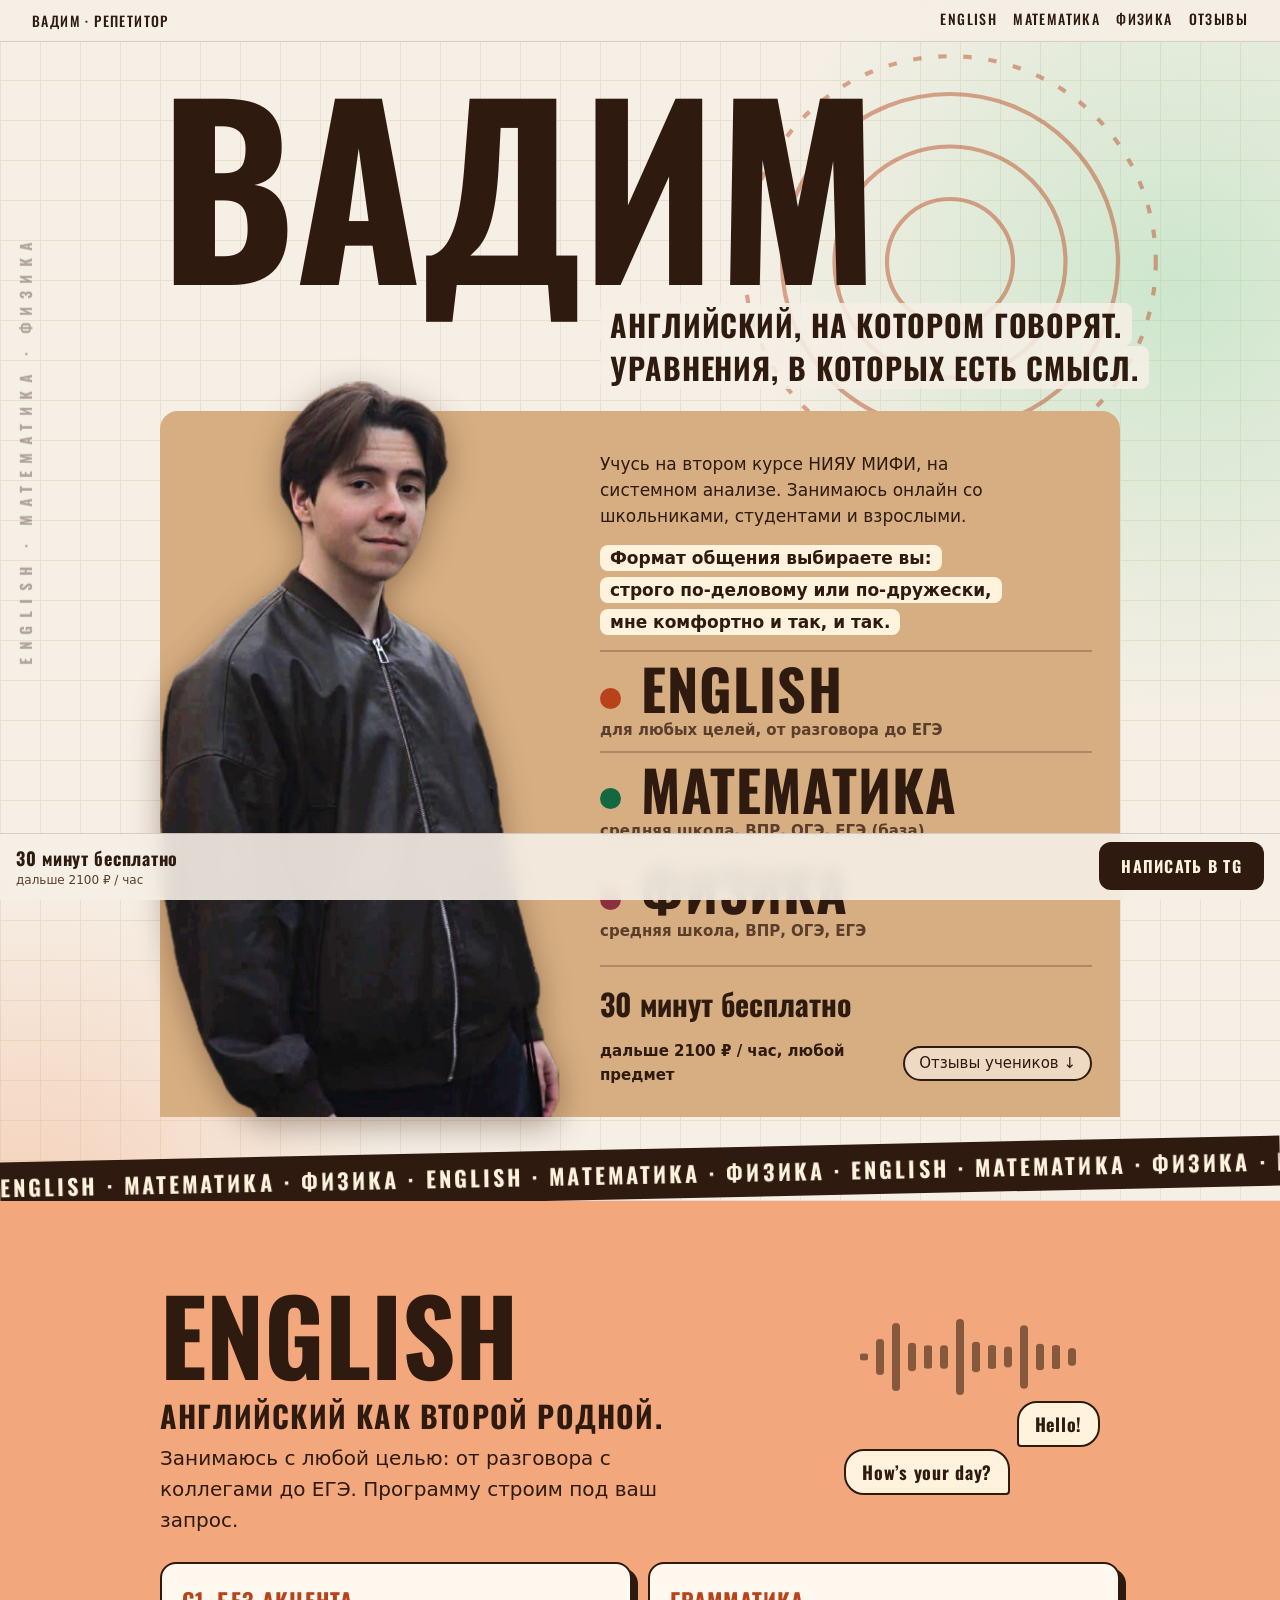
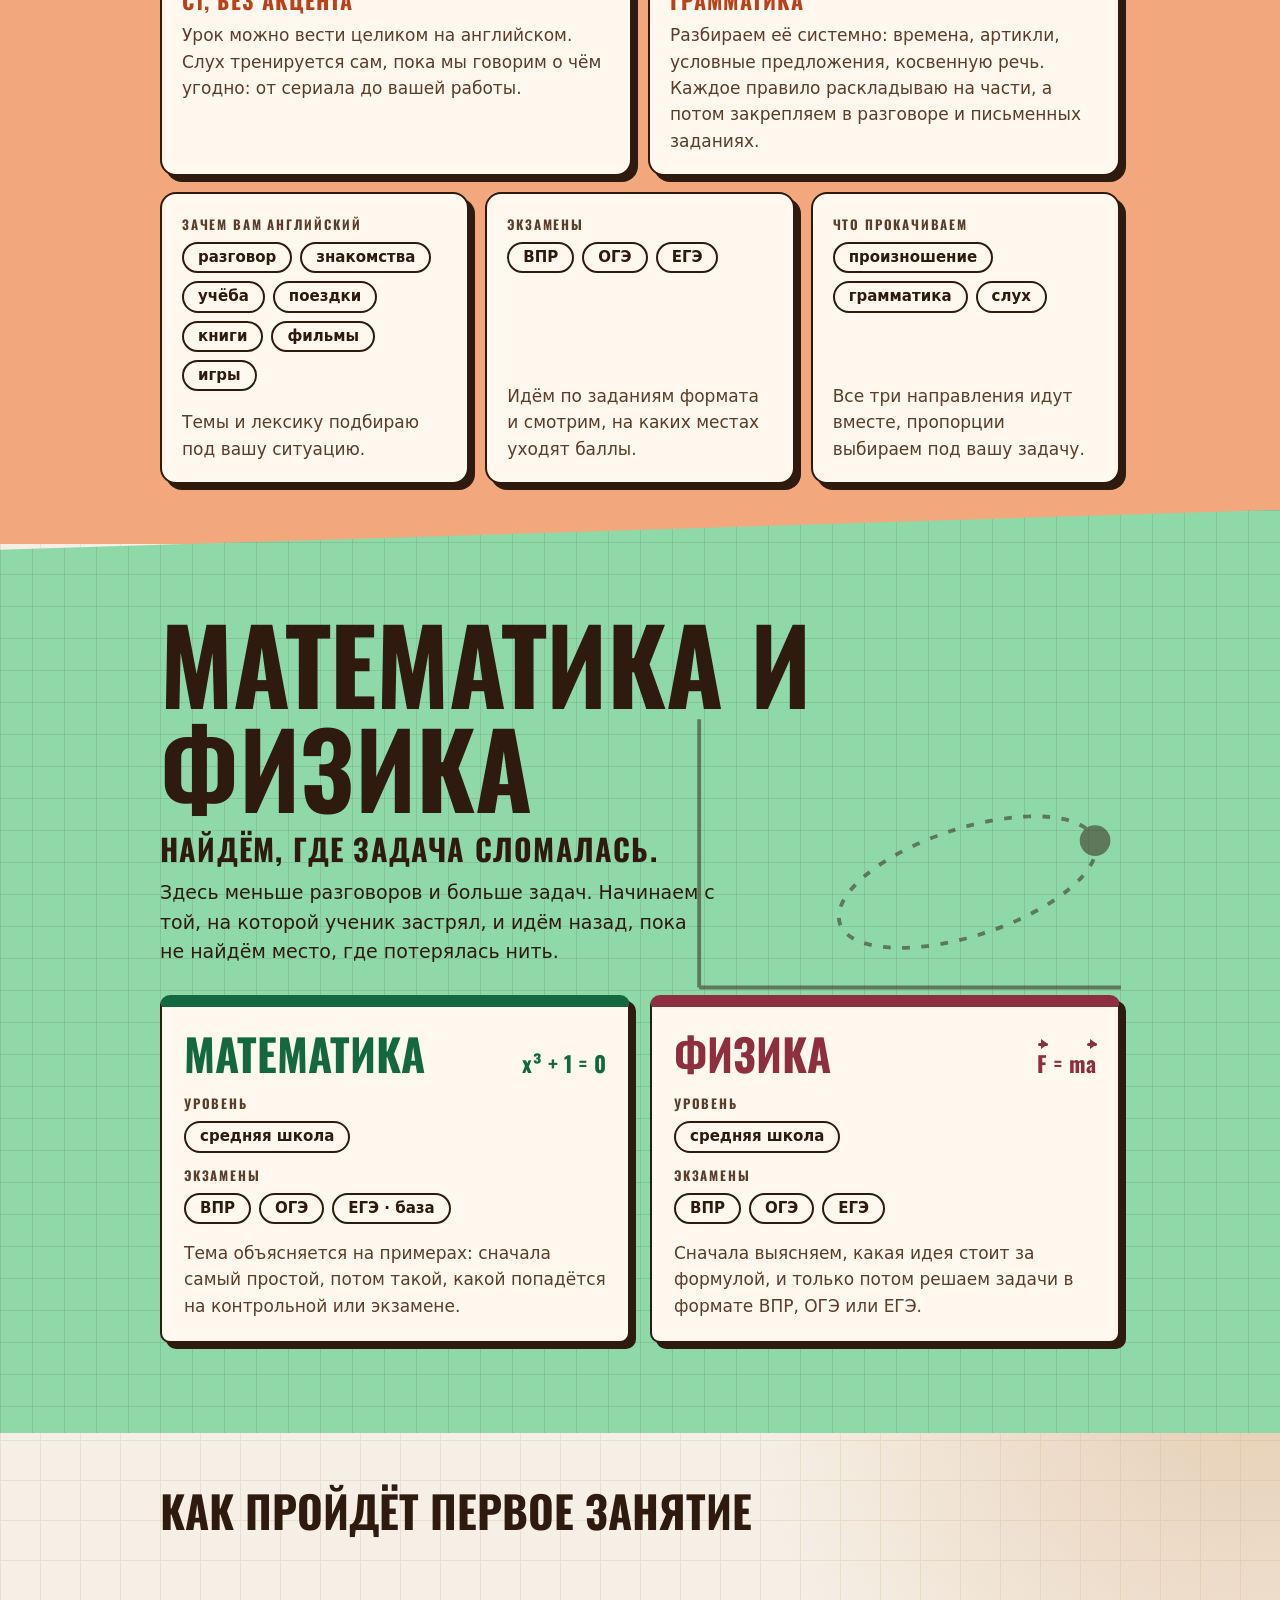
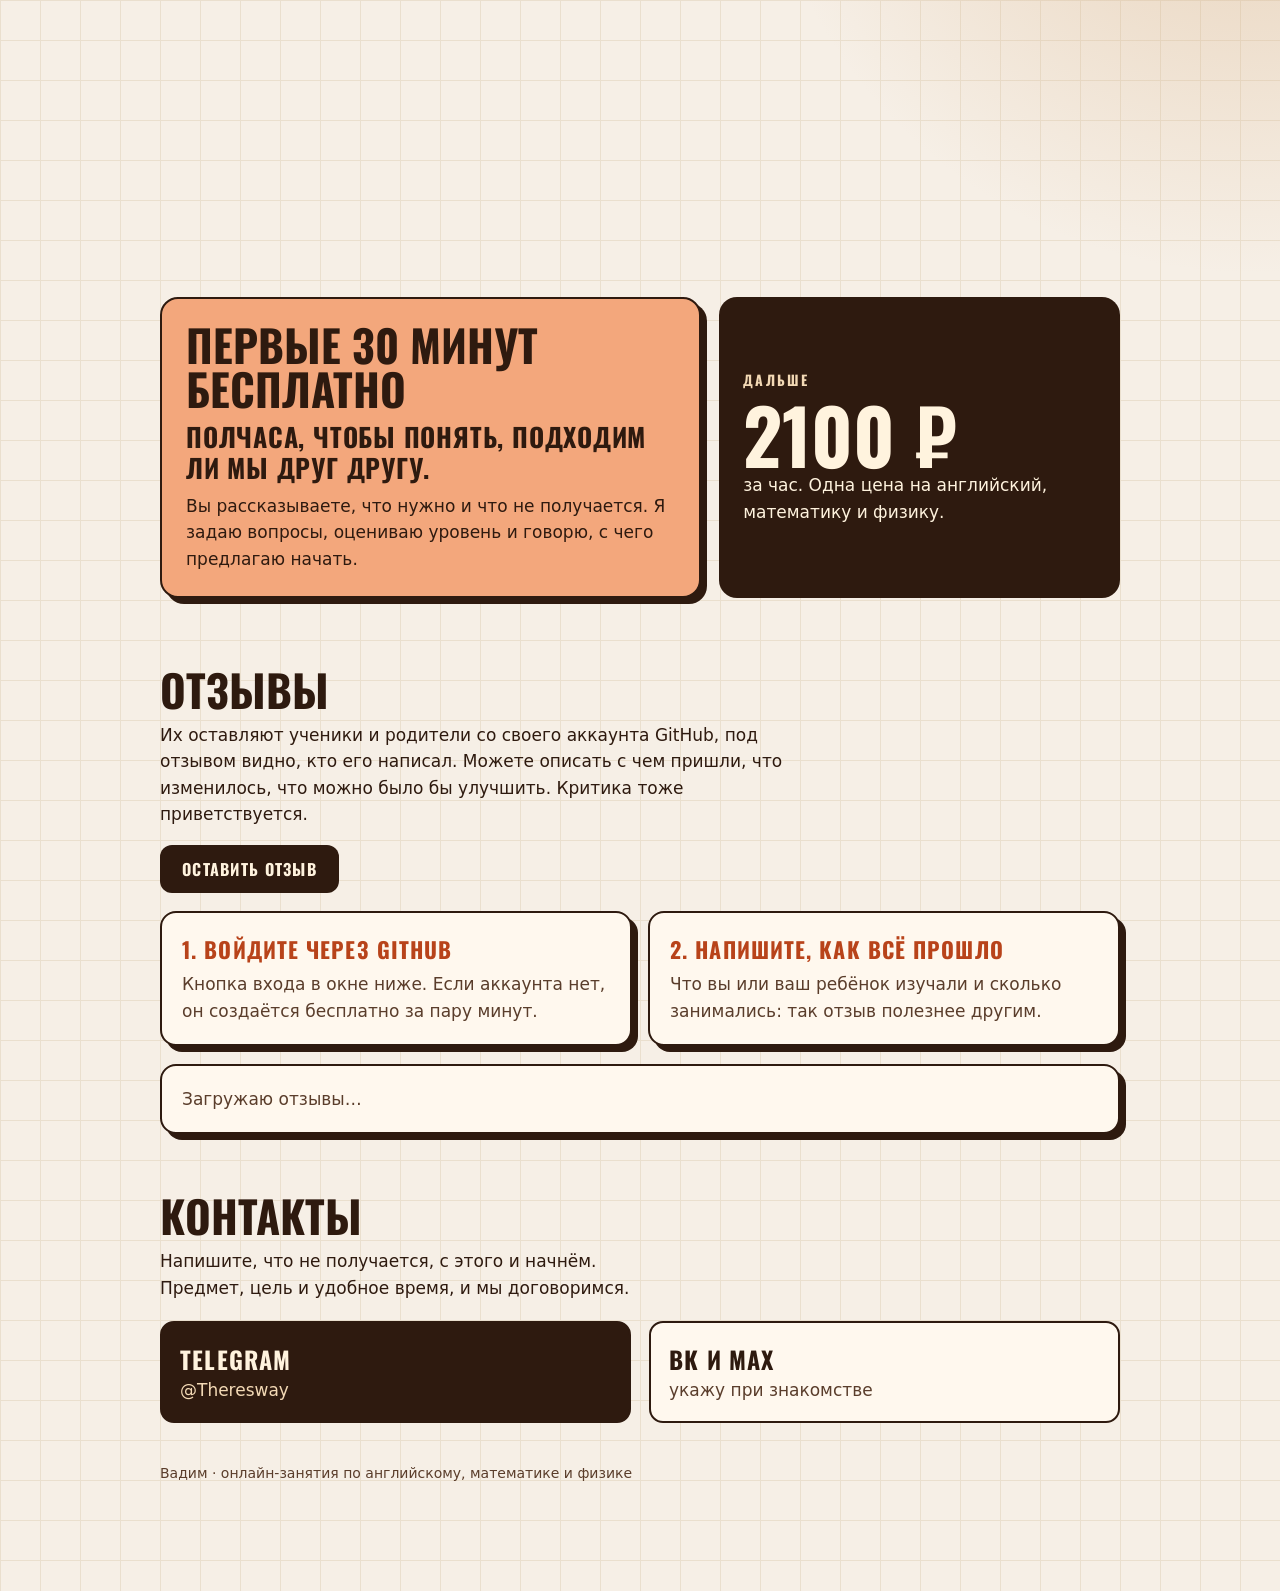
==== commit 0a1cd7ca: "поменял часть про отзывы" ====
--- a/index.html
+++ b/index.html
@@ -118,7 +118,7 @@
 <div class="hero">
 <img class="me" alt="Вадим" src="[data-uri]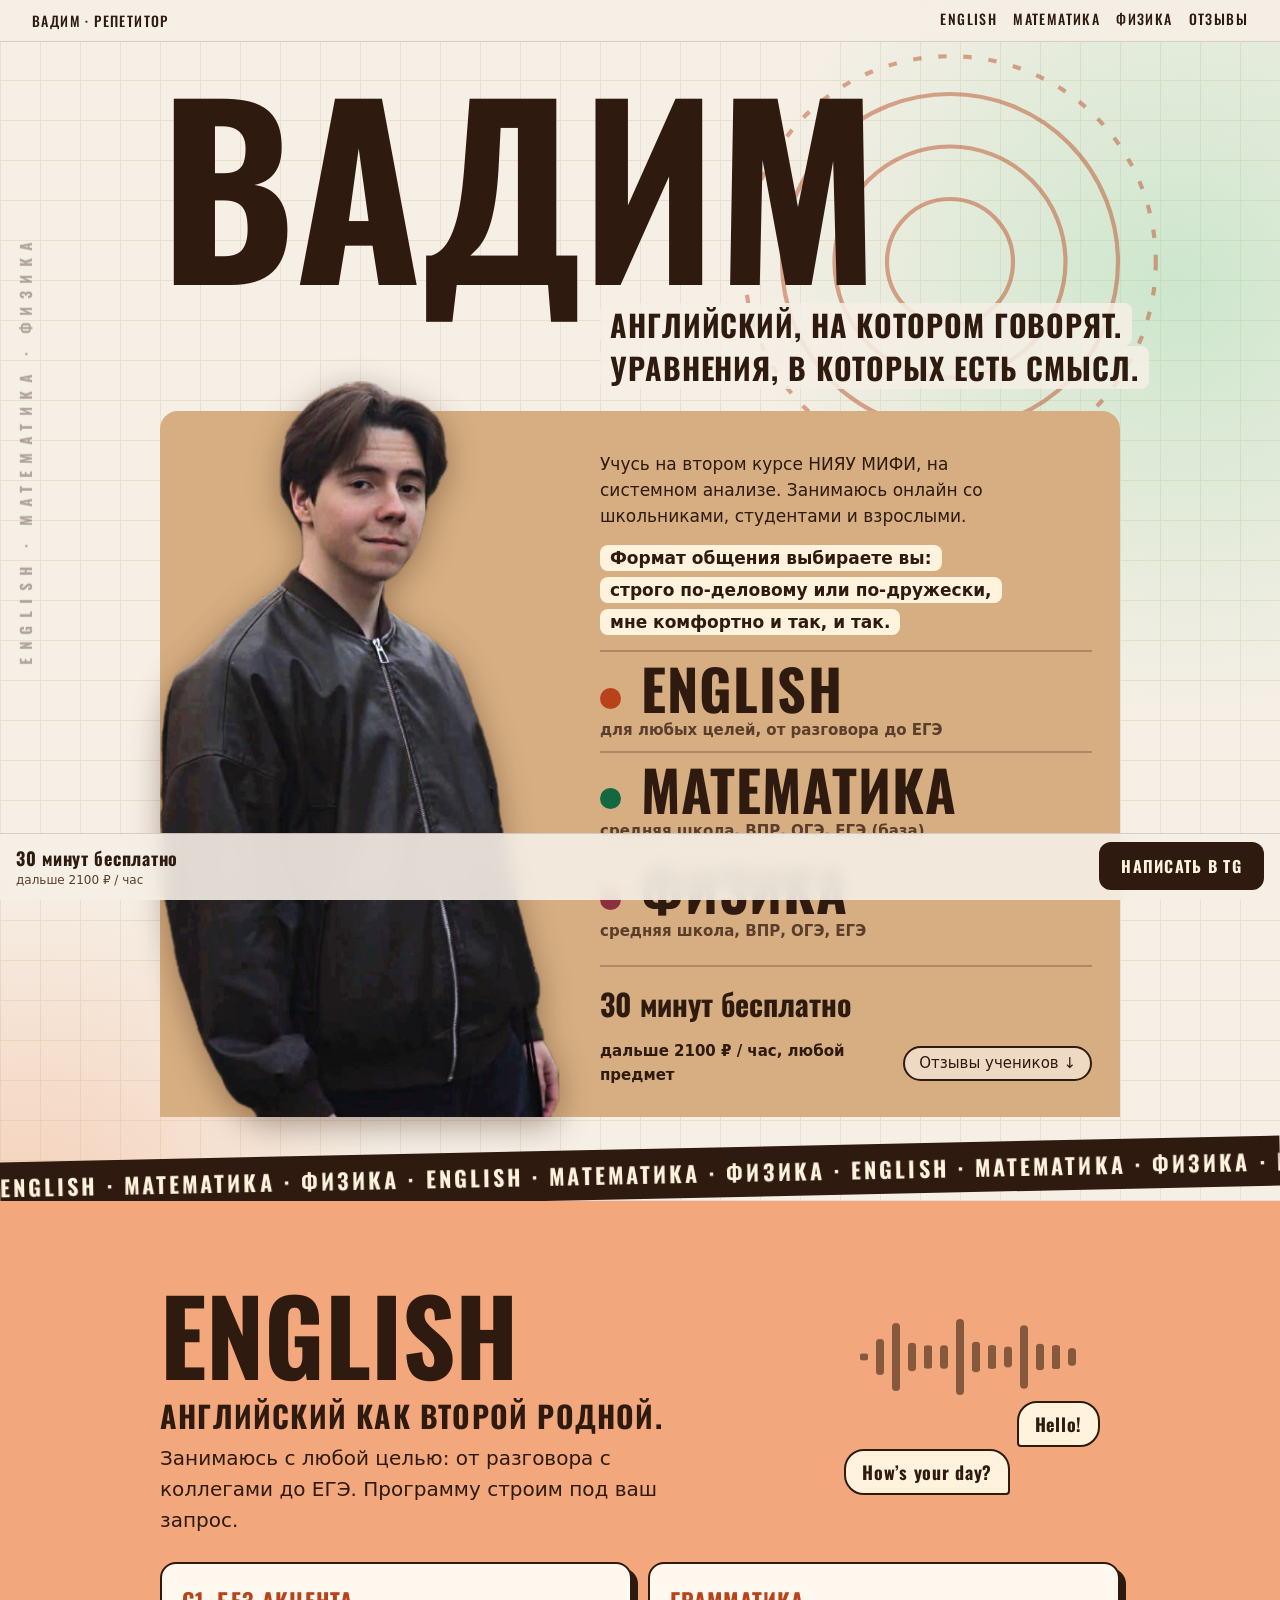
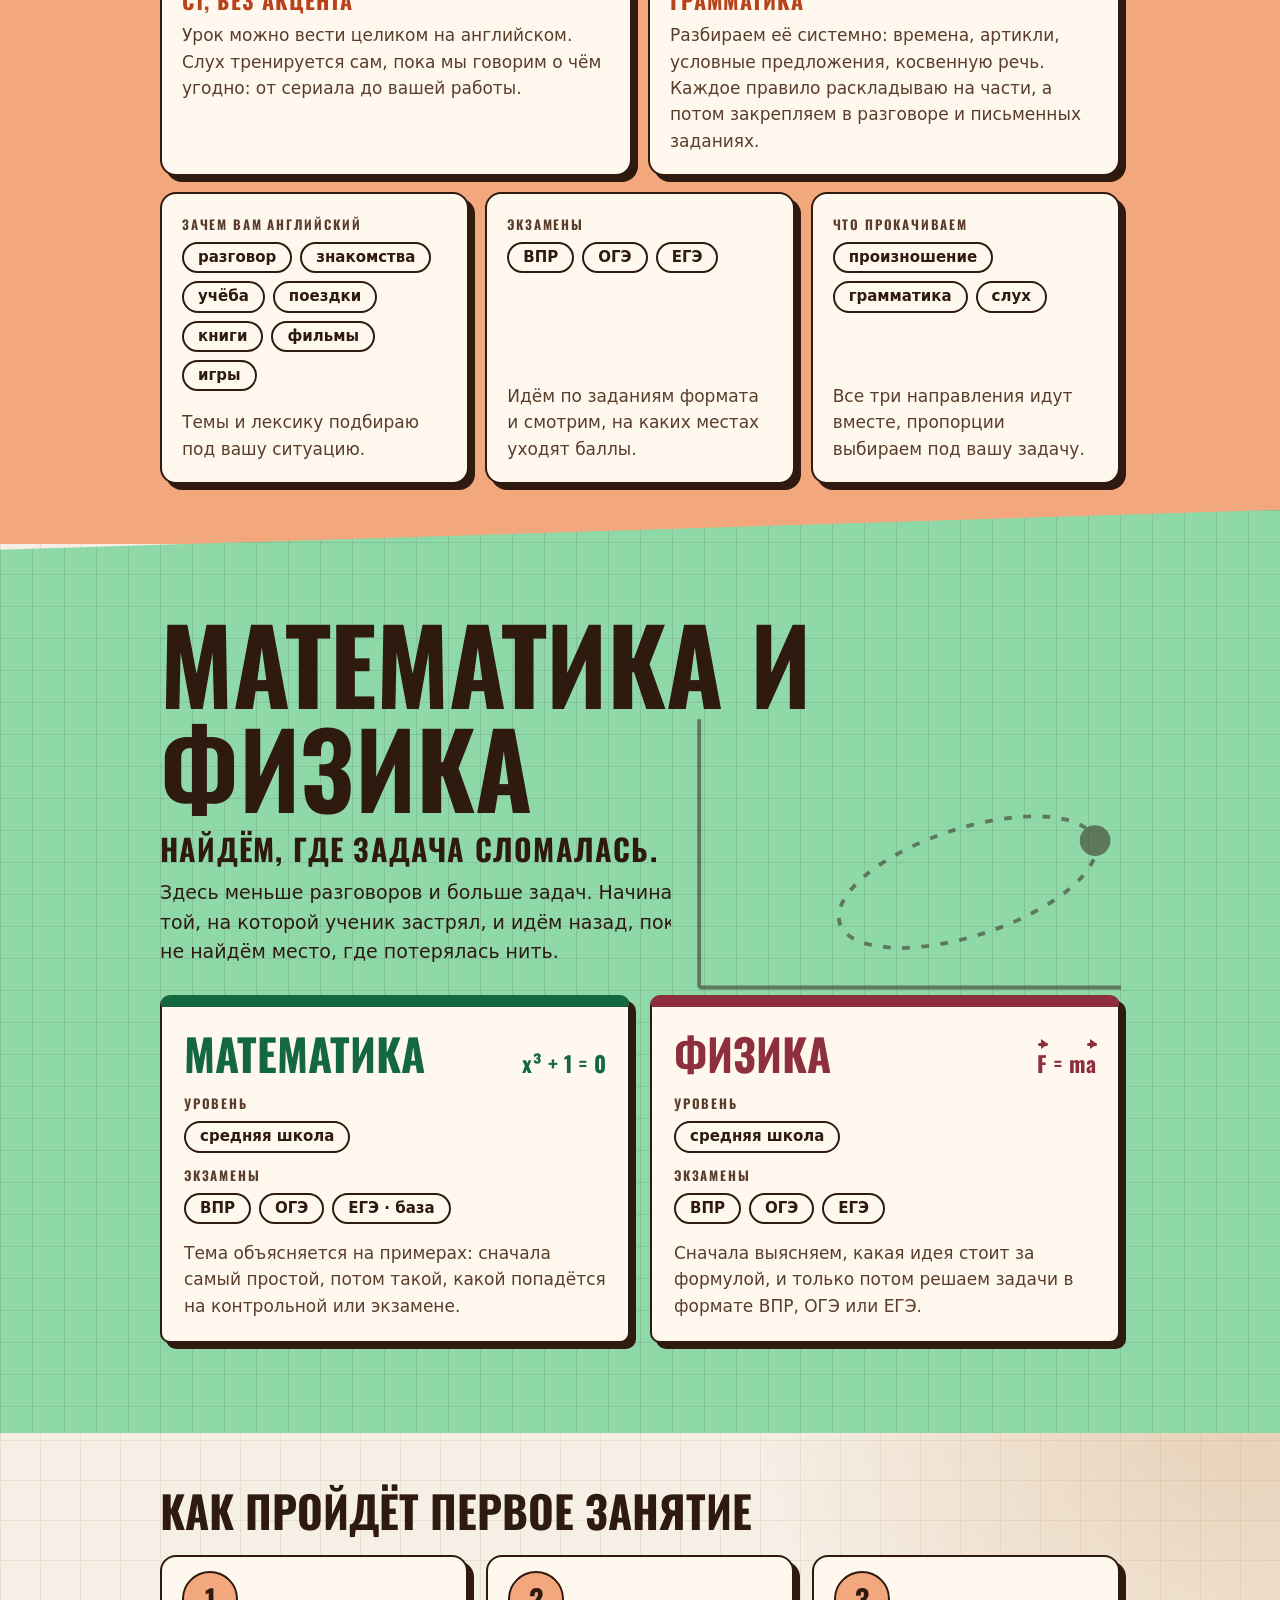
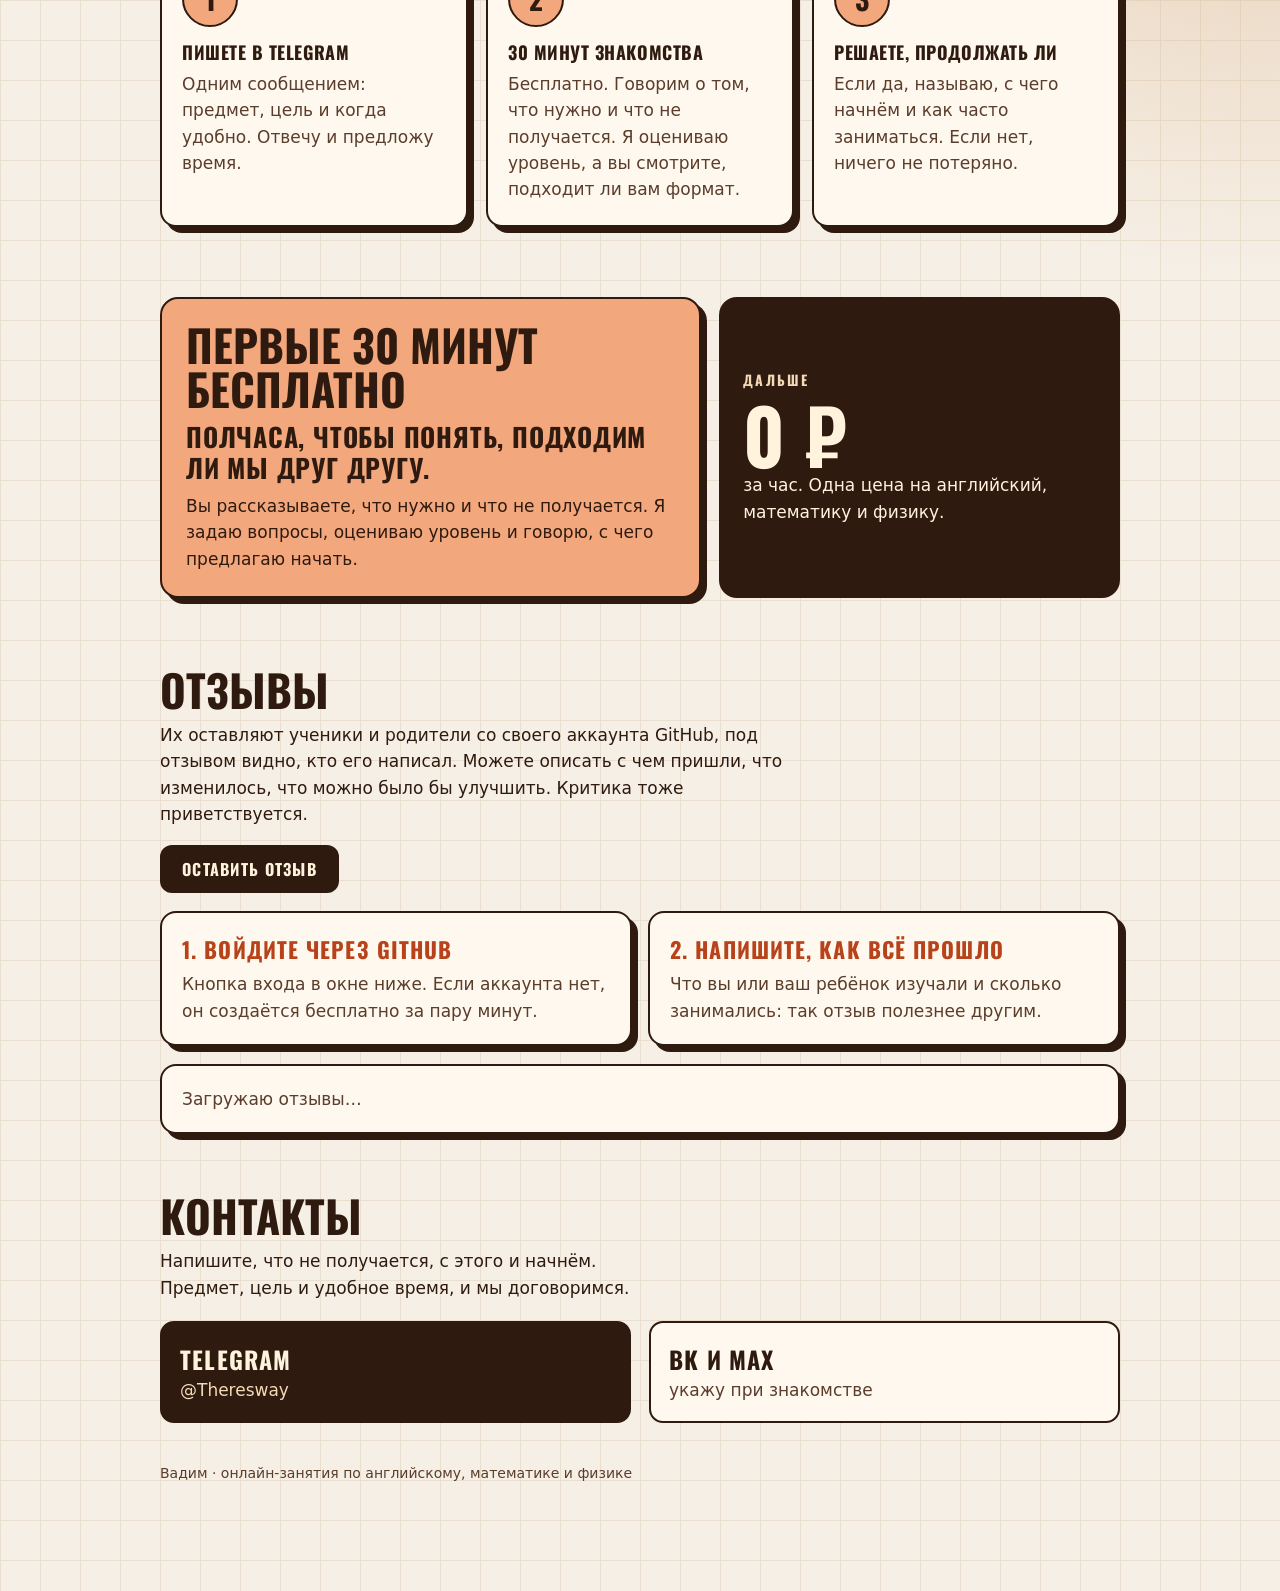
==== commit 963a9aa5: "Add files via upload" ====
--- a/index.html
+++ b/index.html
@@ -198,9 +198,13 @@
 </script>
 <script>
 var GISCUS={repo:"Pointav/Tutoring",repoId:"R_kgDOVAMV3g",category:"Отзывы",categoryId:"DIC_kwDOVAMV3s4DIQwK",term:"reviews"};
-(function(){var g=GISCUS;if(!g.repo||!g.repoId||!g.categoryId)return;var s=document.createElement("script");s.src="https://giscus.app/client.js";
-var a={"data-repo":g.repo,"data-repo-id":g.repoId,"data-category":g.category,"data-category-id":g.categoryId,"data-mapping":"specific","data-term":g.term,"data-strict":"0","data-reactions-enabled":"1","data-emit-metadata":"0","data-input-position":"top","data-theme":"light","data-lang":"ru","data-loading":"lazy","crossorigin":"anonymous"};
-for(var k in a)s.setAttribute(k,a[k]);s.async=true;document.getElementById("giscus-box").appendChild(s);var e=document.getElementById("rv-empty"),ok=0,dbg=/debug/.test(location.search);e.textContent="Загружаю отзывы…";
+(function(){var g=GISCUS;if(!g.repo||!g.repoId||!g.categoryId)return;
+var e=document.getElementById("rv-empty"),ok=0,dbg=/debug/.test(location.search);e.textContent="Загружаю отзывы…";
+function load(theme){var s=document.createElement("script");s.src="https://giscus.app/client.js";
+var a={"data-repo":g.repo,"data-repo-id":g.repoId,"data-category":g.category,"data-category-id":g.categoryId,"data-mapping":"specific","data-term":g.term,"data-strict":"0","data-reactions-enabled":"0","data-emit-metadata":"0","data-input-position":"top","data-theme":theme,"data-lang":"ru","data-loading":"lazy","crossorigin":"anonymous"};
+for(var k in a)s.setAttribute(k,a[k]);s.async=true;document.getElementById("giscus-box").appendChild(s)}
+var css=new URL("giscus-theme.css",location.href).href;
+fetch(css,{method:"HEAD"}).then(function(r){load(r.ok&&css.indexOf("https://")===0?css:"light")}).catch(function(){load("light")});
 window.addEventListener("message",function(ev){if(ev.origin!=="https://giscus.app")return;var d=ev.data&&ev.data.giscus;if(!d)return;ok=1;
 if(d.error){e.textContent=dbg?"Ошибка Giscus: "+d.error:"Отзывы временно недоступны. Напишите мне в Telegram.";e.style.display="block"}else{e.style.display="none"}});
 setTimeout(function(){if(!ok){e.textContent=dbg?"Giscus не ответил: скрипт giscus.app не загрузился (блокировщик, сеть или недоступен giscus.app).":"Не удалось загрузить отзывы: возможно, GitHub или giscus.app сейчас недоступны в вашей сети. Попробуйте позже или напишите мне в Telegram.";e.style.display="block"}},10000)})();
